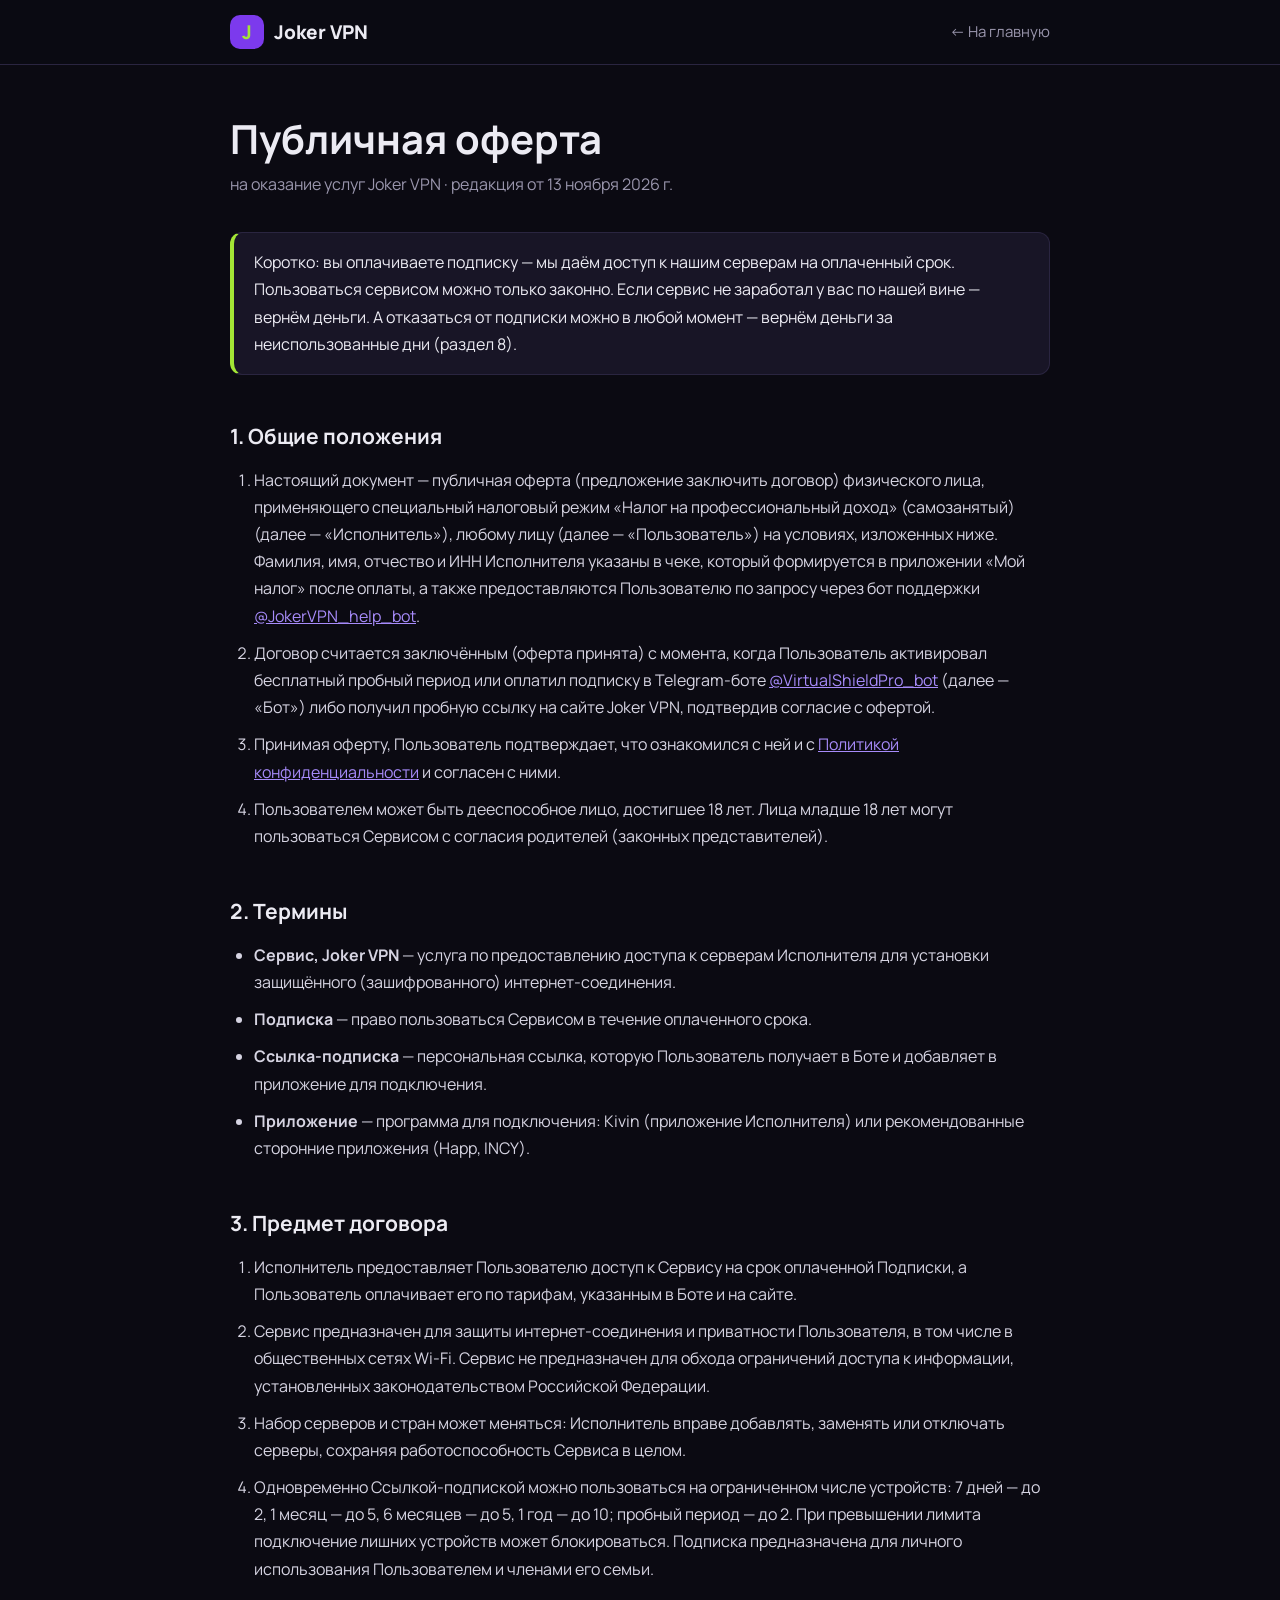
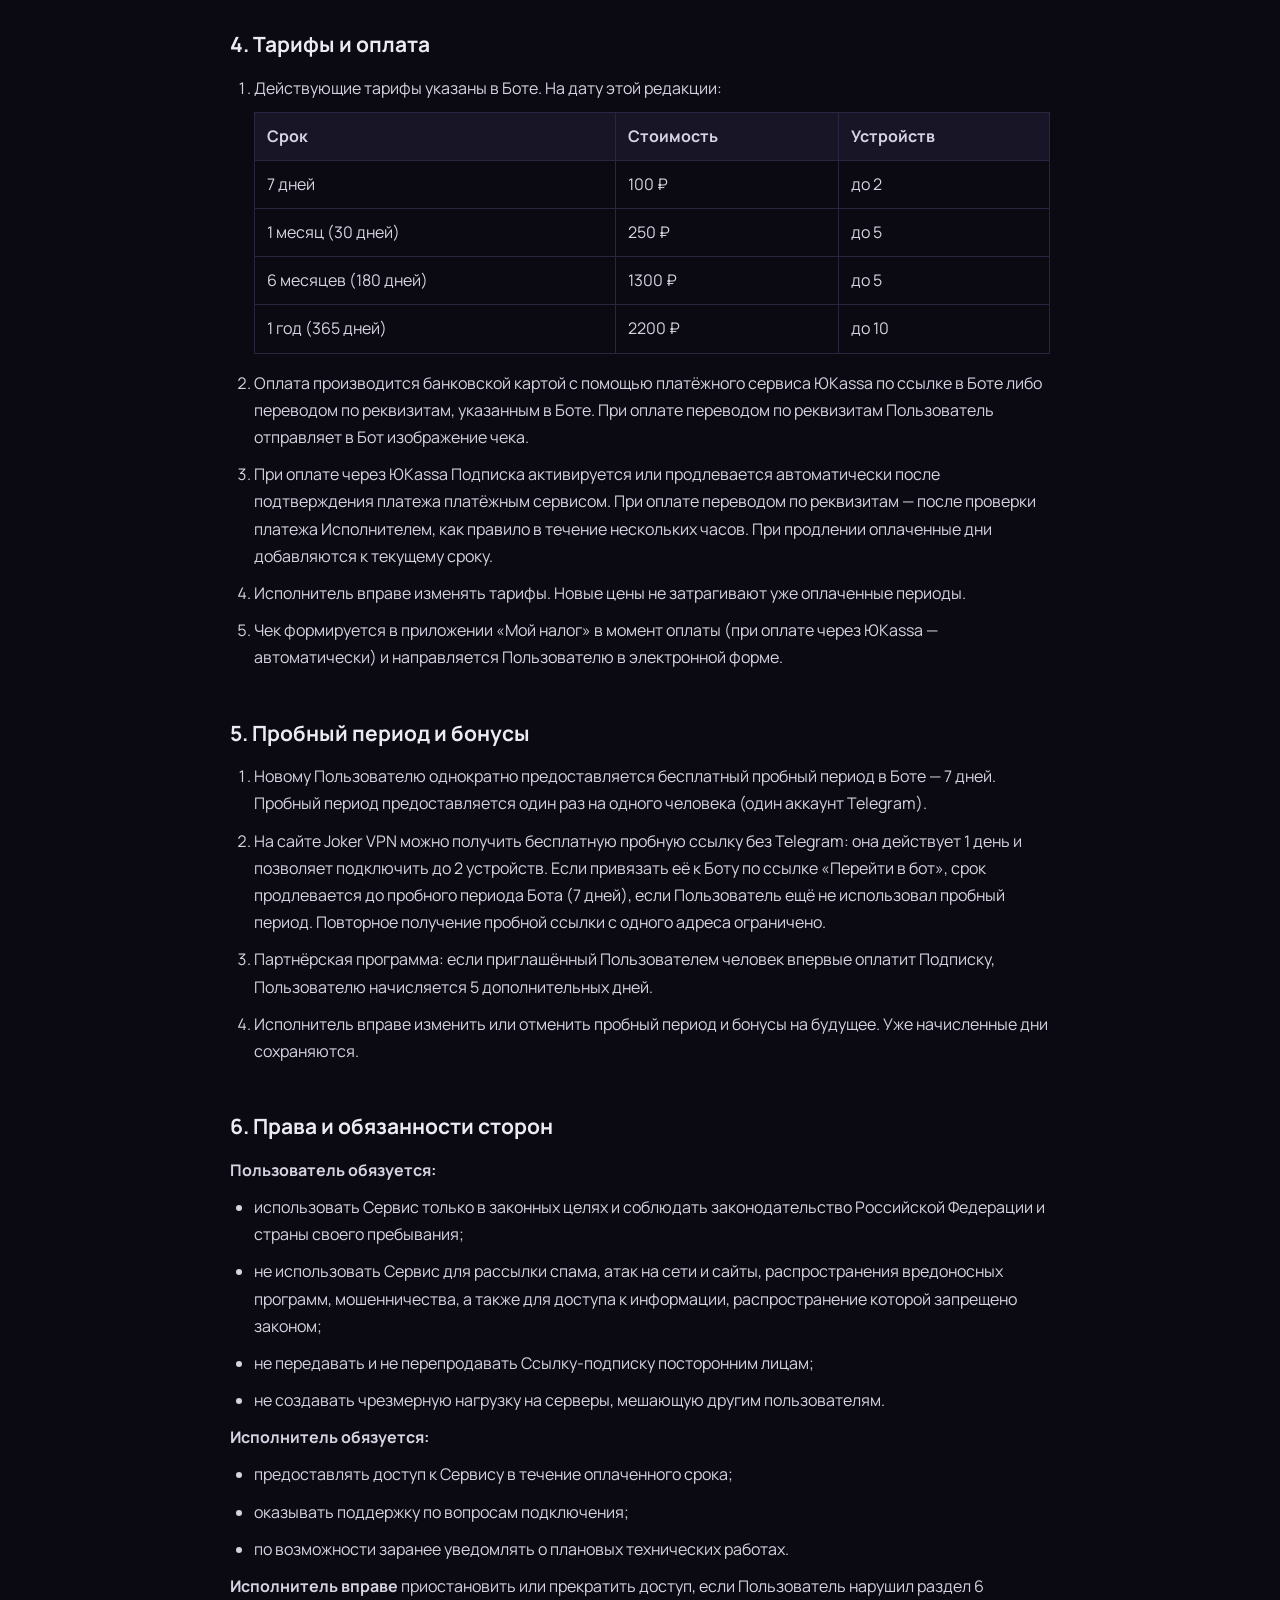
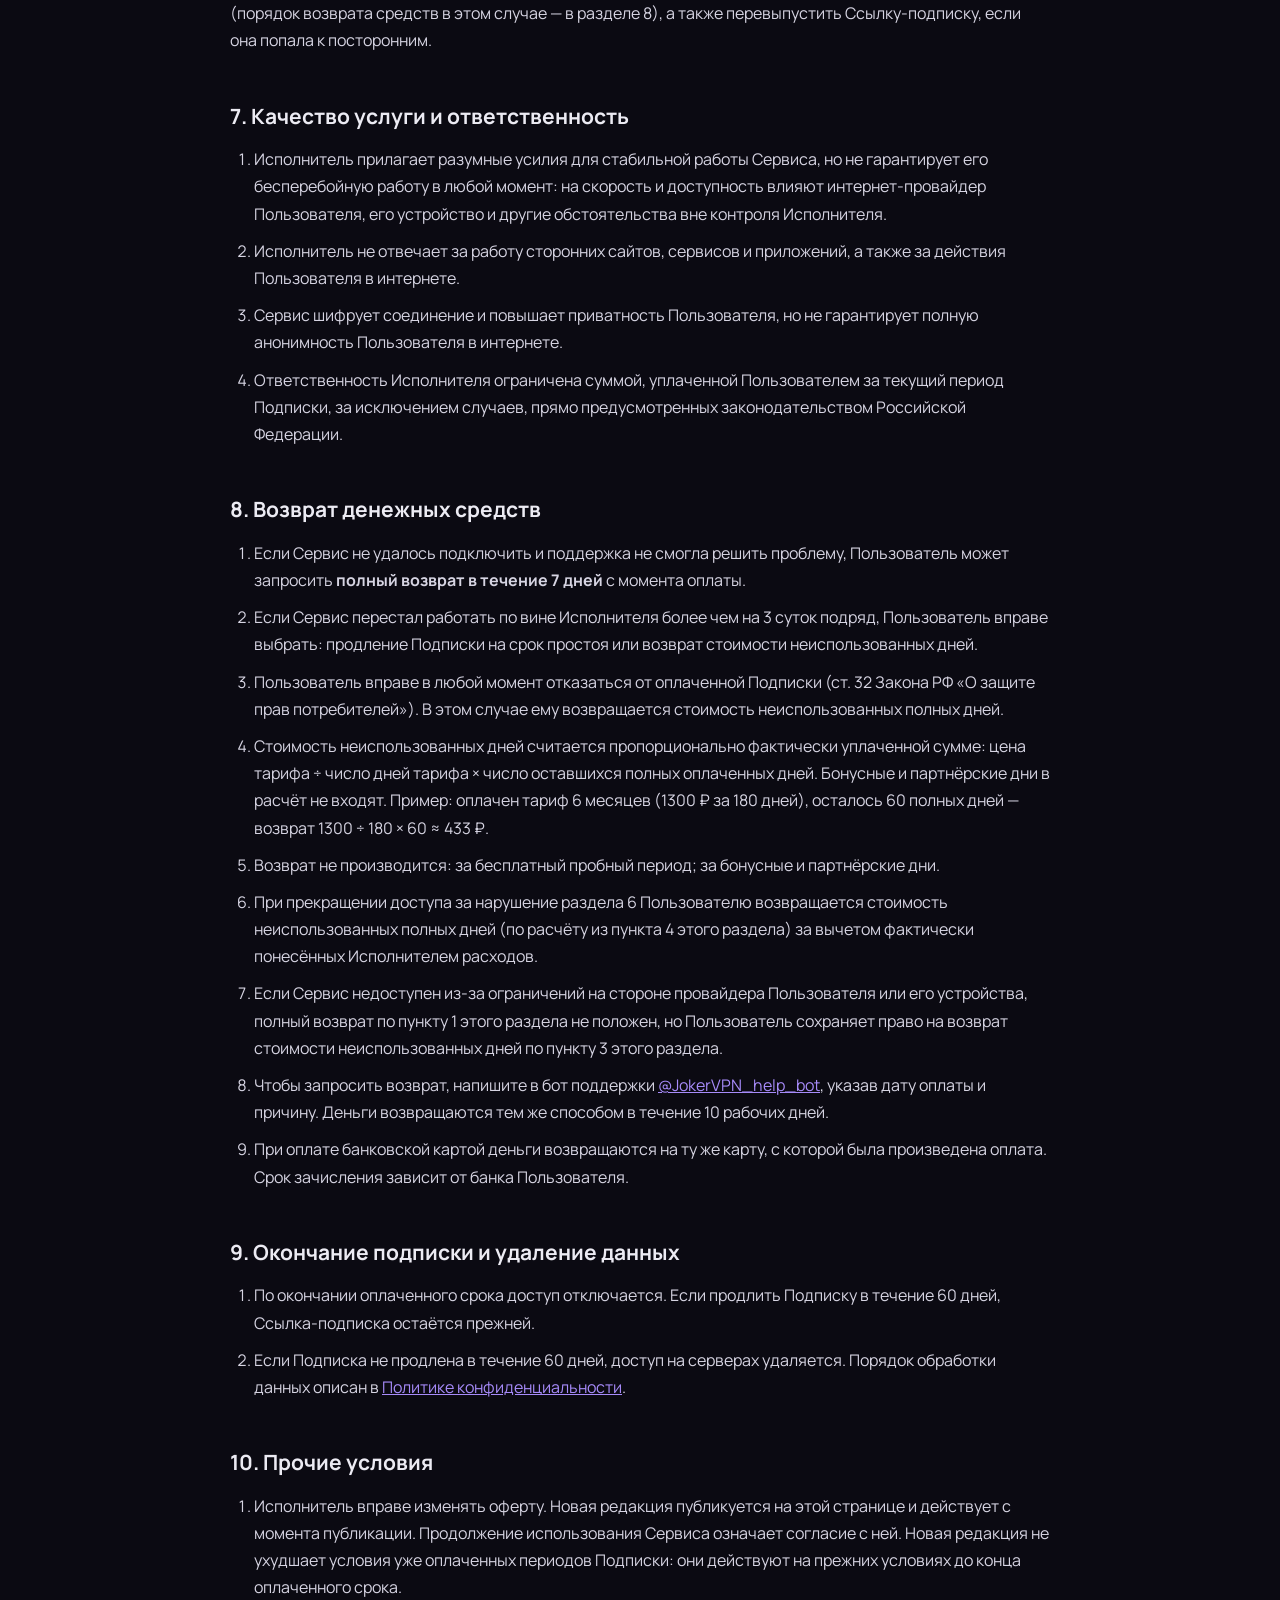
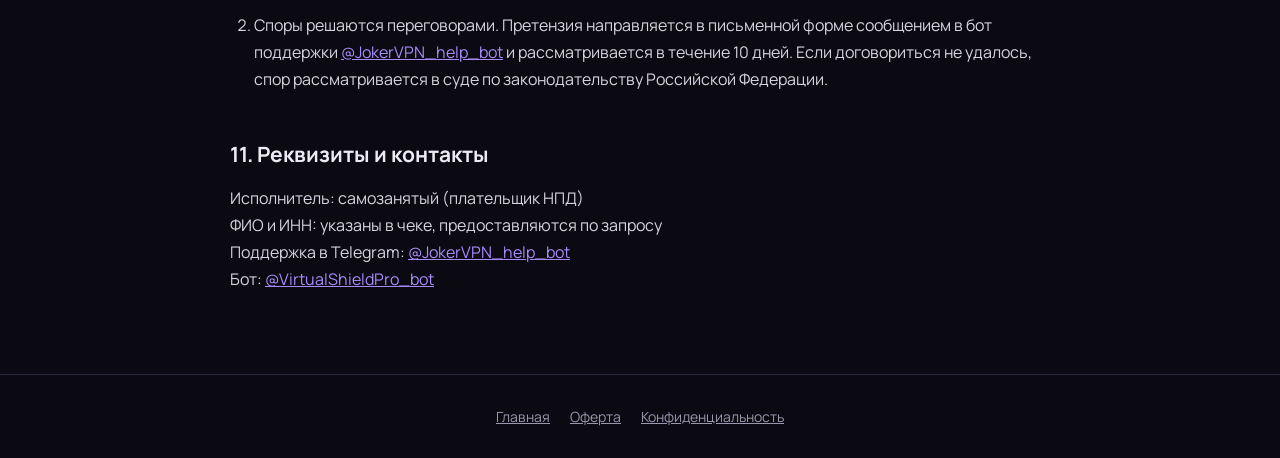
==== offer.html @ 17625bc7 "Сайт Joker VPN: главная, оферта, политика конфиденциальности" ====
<!doctype html>
<html lang="ru">
<head>
<meta charset="utf-8">
<meta name="viewport" content="width=device-width, initial-scale=1">
<title>Публичная оферта — Joker VPN</title>
<meta name="description" content="Публичная оферта и правила возврата Joker VPN.">
<link rel="icon" href="data:image/svg+xml,%3Csvg xmlns='http://www.w3.org/2000/svg' viewBox='0 0 64 64'%3E%3Crect width='64' height='64' rx='14' fill='%237c3aed'/%3E%3Ctext x='32' y='45' font-size='36' text-anchor='middle' fill='%23a3e635' font-family='Arial' font-weight='bold'%3EJ%3C/text%3E%3C/svg%3E">
<link href="https://fonts.googleapis.com/css2?family=Manrope:wght@400;700;800&display=swap" rel="stylesheet">
<style>
/* Общий стиль страниц с документами (оферта, политика) */
:root{--bg:#0b0a12;--card:#181526;--line:#2a2540;--text:#ecebf3;--muted:#9a96ad;--violet:#7c3aed;--violet2:#a78bfa;--lime:#a3e635}
*{box-sizing:border-box;margin:0;padding:0}
body{font-family:Manrope,system-ui,-apple-system,Segoe UI,Roboto,sans-serif;background:var(--bg);color:var(--text);line-height:1.7}
a{color:var(--violet2)}
header{border-bottom:1px solid var(--line);background:rgba(11,10,18,.9)}
.nav{max-width:860px;margin:0 auto;padding:0 20px;height:64px;display:flex;align-items:center;justify-content:space-between}
.logo{display:flex;align-items:center;gap:10px;font-weight:800;font-size:19px;color:var(--text);text-decoration:none}
.logo-mark{width:34px;height:34px;border-radius:10px;background:var(--violet);display:grid;place-items:center;color:var(--lime)}
.back{color:var(--muted);text-decoration:none;font-size:15px}
.back:hover{color:var(--text)}
main{max-width:860px;margin:0 auto;padding:50px 20px 70px}
h1{font-size:clamp(28px,5vw,40px);line-height:1.2;margin-bottom:8px}
.date{color:var(--muted);margin-bottom:34px}
h2{font-size:21px;margin:38px 0 12px;padding-top:6px}
p,li{color:#d6d4e2;margin-bottom:10px}
ol,ul{padding-left:24px;margin-bottom:10px}
.note{background:var(--card);border:1px solid var(--line);border-left:4px solid var(--lime);border-radius:12px;padding:16px 20px;margin:20px 0}
.fill{background:rgba(250,204,21,.18);color:#fde68a;border-radius:4px;padding:0 4px}
table{width:100%;border-collapse:collapse;margin:10px 0 16px}
td,th{border:1px solid var(--line);padding:10px 12px;text-align:left;vertical-align:top}
th{background:var(--card)}
footer{border-top:1px solid var(--line);padding:30px 20px;text-align:center;color:var(--muted);font-size:14px}
footer a{color:var(--muted);margin:0 10px}
@media (max-width:480px){main{padding:36px 16px 60px}.nav{padding:0 16px}td,th{padding:8px}}
/* Оплата через ЮKassa: включить — добавить class="yookassa" к тегу body */ .pay-yk{display:none} body.yookassa .pay-yk{display:revert} body.yookassa .pay-manual{display:none}
</style>
</head>
<body class="yookassa">
<header><div class="nav"><a href="index.html" class="logo"><div class="logo-mark">J</div>Joker VPN</a><a href="index.html" class="back">← На главную</a></div></header>

<main>
<h1>Публичная оферта</h1>
<p class="date">на оказание услуг Joker VPN · редакция от 13 ноября 2026 г.</p>

<div class="note">Коротко: вы оплачиваете подписку — мы даём доступ к нашим серверам на оплаченный срок. Пользоваться сервисом можно только законно. Если сервис не заработал у вас по нашей вине — вернём деньги. А отказаться от подписки можно в любой момент — вернём деньги за неиспользованные дни (раздел 8).</div>

<h2>1. Общие положения</h2>
<ol>
  <li>Настоящий документ — публичная оферта (предложение заключить договор) физического лица, применяющего специальный налоговый режим «Налог на профессиональный доход» (самозанятый) (далее — «Исполнитель»), любому лицу (далее — «Пользователь») на условиях, изложенных ниже. Фамилия, имя, отчество и ИНН Исполнителя указаны в чеке, который формируется в приложении «Мой налог» после оплаты, а также предоставляются Пользователю по запросу через бот поддержки <a href="https://t.me/JokerVPN_help_bot">@JokerVPN_help_bot</a>.</li>
  <li>Договор считается заключённым (оферта принята) с момента, когда Пользователь активировал бесплатный пробный период или оплатил подписку в Telegram-боте <a href="https://t.me/VirtualShieldPro_bot">@VirtualShieldPro_bot</a> (далее — «Бот») либо получил пробную ссылку на сайте Joker VPN, подтвердив согласие с офертой.</li>
  <li>Принимая оферту, Пользователь подтверждает, что ознакомился с ней и с <a href="privacy.html">Политикой конфиденциальности</a> и согласен с ними.</li>
  <li>Пользователем может быть дееспособное лицо, достигшее 18 лет. Лица младше 18 лет могут пользоваться Сервисом с согласия родителей (законных представителей).</li>
</ol>

<h2>2. Термины</h2>
<ul>
  <li><b>Сервис, Joker VPN</b> — услуга по предоставлению доступа к серверам Исполнителя для установки защищённого (зашифрованного) интернет-соединения.</li>
  <li><b>Подписка</b> — право пользоваться Сервисом в течение оплаченного срока.</li>
  <li><b>Ссылка-подписка</b> — персональная ссылка, которую Пользователь получает в Боте и добавляет в приложение для подключения.</li>
  <li><b>Приложение</b> — программа для подключения: Kivin (приложение Исполнителя) или рекомендованные сторонние приложения (Happ, INCY).</li>
</ul>

<h2>3. Предмет договора</h2>
<ol>
  <li>Исполнитель предоставляет Пользователю доступ к Сервису на срок оплаченной Подписки, а Пользователь оплачивает его по тарифам, указанным в Боте и на сайте.</li>
  <li>Сервис предназначен для защиты интернет-соединения и приватности Пользователя, в том числе в общественных сетях Wi-Fi. Сервис не предназначен для обхода ограничений доступа к информации, установленных законодательством Российской Федерации.</li>
  <li>Набор серверов и стран может меняться: Исполнитель вправе добавлять, заменять или отключать серверы, сохраняя работоспособность Сервиса в целом.</li>
  <li>Одновременно Ссылкой-подпиской можно пользоваться на ограниченном числе устройств: 7 дней — до 2, 1 месяц — до 5, 6 месяцев — до 5, 1 год — до 10; пробный период — до <span class="trial-devices">2</span>. При превышении лимита подключение лишних устройств может блокироваться. Подписка предназначена для личного использования Пользователем и членами его семьи.</li>
</ol>

<h2>4. Тарифы и оплата</h2>
<ol>
  <li>Действующие тарифы указаны в Боте. На дату этой редакции:
    <table>
      <tr><th>Срок</th><th>Стоимость</th><th>Устройств</th></tr>
      <tr><td>7 дней</td><td>100 ₽</td><td>до 2</td></tr>
      <tr><td>1 месяц (30 дней)</td><td>250 ₽</td><td>до 5</td></tr>
      <tr><td>6 месяцев (180 дней)</td><td>1300 ₽</td><td>до 5</td></tr>
      <tr><td>1 год (365 дней)</td><td>2200 ₽</td><td>до 10</td></tr>
    </table>
  </li>
  <li class="pay-manual">Оплата производится переводом по реквизитам, указанным в Боте. После оплаты Пользователь отправляет в Бот изображение чека.</li>
  <li class="pay-yk">Оплата производится банковской картой с помощью платёжного сервиса ЮKassa по ссылке в Боте либо переводом по реквизитам, указанным в Боте. При оплате переводом по реквизитам Пользователь отправляет в Бот изображение чека.</li>
  <li class="pay-manual">Подписка активируется или продлевается после проверки платежа Исполнителем, как правило — в течение нескольких часов. При продлении оплаченные дни добавляются к текущему сроку.</li>
  <li class="pay-yk">При оплате через ЮKassa Подписка активируется или продлевается автоматически после подтверждения платежа платёжным сервисом. При оплате переводом по реквизитам — после проверки платежа Исполнителем, как правило в течение нескольких часов. При продлении оплаченные дни добавляются к текущему сроку.</li>
  <li>Исполнитель вправе изменять тарифы. Новые цены не затрагивают уже оплаченные периоды.</li>
  <li class="pay-manual">После оплаты Исполнитель формирует чек в приложении «Мой налог» и направляет его Пользователю.</li>
  <li class="pay-yk">Чек формируется в приложении «Мой налог» в момент оплаты (при оплате через ЮKassa — автоматически) и направляется Пользователю в электронной форме.</li>
</ol>

<h2>5. Пробный период и бонусы</h2>
<ol>
  <li>Новому Пользователю однократно предоставляется бесплатный пробный период в Боте — 7 дней. Пробный период предоставляется один раз на одного человека (один аккаунт Telegram).</li>
  <li>На сайте Joker VPN можно получить бесплатную пробную ссылку без Telegram: она действует 1 день и позволяет подключить до 2 устройств. Если привязать её к Боту по ссылке «Перейти в бот», срок продлевается до пробного периода Бота (7 дней), если Пользователь ещё не использовал пробный период. Повторное получение пробной ссылки с одного адреса ограничено.</li>
  <li>Партнёрская программа: если приглашённый Пользователем человек впервые оплатит Подписку, Пользователю начисляется 5 дополнительных дней.</li>
  <li>Исполнитель вправе изменить или отменить пробный период и бонусы на будущее. Уже начисленные дни сохраняются.</li>
</ol>

<h2>6. Права и обязанности сторон</h2>
<p><b>Пользователь обязуется:</b></p>
<ul>
  <li>использовать Сервис только в законных целях и соблюдать законодательство Российской Федерации и страны своего пребывания;</li>
  <li>не использовать Сервис для рассылки спама, атак на сети и сайты, распространения вредоносных программ, мошенничества, а также для доступа к информации, распространение которой запрещено законом;</li>
  <li>не передавать и не перепродавать Ссылку-подписку посторонним лицам;</li>
  <li>не создавать чрезмерную нагрузку на серверы, мешающую другим пользователям.</li>
</ul>
<p><b>Исполнитель обязуется:</b></p>
<ul>
  <li>предоставлять доступ к Сервису в течение оплаченного срока;</li>
  <li>оказывать поддержку по вопросам подключения;</li>
  <li>по возможности заранее уведомлять о плановых технических работах.</li>
</ul>
<p><b>Исполнитель вправе</b> приостановить или прекратить доступ, если Пользователь нарушил раздел 6 (порядок возврата средств в этом случае — в разделе 8), а также перевыпустить Ссылку-подписку, если она попала к посторонним.</p>

<h2>7. Качество услуги и ответственность</h2>
<ol>
  <li>Исполнитель прилагает разумные усилия для стабильной работы Сервиса, но не гарантирует его бесперебойную работу в любой момент: на скорость и доступность влияют интернет-провайдер Пользователя, его устройство и другие обстоятельства вне контроля Исполнителя.</li>
  <li>Исполнитель не отвечает за работу сторонних сайтов, сервисов и приложений, а также за действия Пользователя в интернете.</li>
  <li>Сервис шифрует соединение и повышает приватность Пользователя, но не гарантирует полную анонимность Пользователя в интернете.</li>
  <li>Ответственность Исполнителя ограничена суммой, уплаченной Пользователем за текущий период Подписки, за исключением случаев, прямо предусмотренных законодательством Российской Федерации.</li>
</ol>

<h2 id="refund">8. Возврат денежных средств</h2>
<ol>
  <li>Если Сервис не удалось подключить и поддержка не смогла решить проблему, Пользователь может запросить <b>полный возврат в течение 7 дней</b> с момента оплаты.</li>
  <li>Если Сервис перестал работать по вине Исполнителя более чем на 3 суток подряд, Пользователь вправе выбрать: продление Подписки на срок простоя или возврат стоимости неиспользованных дней.</li>
  <li>Пользователь вправе в любой момент отказаться от оплаченной Подписки (ст. 32 Закона РФ «О защите прав потребителей»). В этом случае ему возвращается стоимость неиспользованных полных дней.</li>
  <li>Стоимость неиспользованных дней считается пропорционально фактически уплаченной сумме: цена тарифа ÷ число дней тарифа × число оставшихся полных оплаченных дней. Бонусные и партнёрские дни в расчёт не входят. Пример: оплачен тариф 6 месяцев (1300 ₽ за 180 дней), осталось 60 полных дней — возврат 1300 ÷ 180 × 60 ≈ 433 ₽.</li>
  <li>Возврат не производится: за бесплатный пробный период; за бонусные и партнёрские дни.</li>
  <li>При прекращении доступа за нарушение раздела 6 Пользователю возвращается стоимость неиспользованных полных дней (по расчёту из пункта 4 этого раздела) за вычетом фактически понесённых Исполнителем расходов.</li>
  <li>Если Сервис недоступен из-за ограничений на стороне провайдера Пользователя или его устройства, полный возврат по пункту 1 этого раздела не положен, но Пользователь сохраняет право на возврат стоимости неиспользованных дней по пункту 3 этого раздела.</li>
  <li>Чтобы запросить возврат, напишите в бот поддержки <a href="https://t.me/JokerVPN_help_bot">@JokerVPN_help_bot</a>, указав дату оплаты и причину. Деньги возвращаются тем же способом в течение 10 рабочих дней.</li>
  <li class="pay-yk">При оплате банковской картой деньги возвращаются на ту же карту, с которой была произведена оплата. Срок зачисления зависит от банка Пользователя.</li>
</ol>

<h2>9. Окончание подписки и удаление данных</h2>
<ol>
  <li>По окончании оплаченного срока доступ отключается. Если продлить Подписку в течение 60 дней, Ссылка-подписка остаётся прежней.</li>
  <li>Если Подписка не продлена в течение 60 дней, доступ на серверах удаляется. Порядок обработки данных описан в <a href="privacy.html">Политике конфиденциальности</a>.</li>
</ol>

<h2>10. Прочие условия</h2>
<ol>
  <li>Исполнитель вправе изменять оферту. Новая редакция публикуется на этой странице и действует с момента публикации. Продолжение использования Сервиса означает согласие с ней. Новая редакция не ухудшает условия уже оплаченных периодов Подписки: они действуют на прежних условиях до конца оплаченного срока.</li>
  <li>Споры решаются переговорами. Претензия направляется в письменной форме сообщением в бот поддержки <a href="https://t.me/JokerVPN_help_bot">@JokerVPN_help_bot</a> и рассматривается в течение 10 дней. Если договориться не удалось, спор рассматривается в суде по законодательству Российской Федерации.</li>
</ol>

<h2>11. Реквизиты и контакты</h2>
<p>Исполнитель: самозанятый (плательщик НПД)<br>
ФИО и ИНН: указаны в чеке, предоставляются по запросу<br>
Поддержка в Telegram: <a href="https://t.me/JokerVPN_help_bot">@JokerVPN_help_bot</a><br>
Бот: <a href="https://t.me/VirtualShieldPro_bot">@VirtualShieldPro_bot</a></p>
</main>

<footer><a href="index.html">Главная</a><a href="offer.html">Оферта</a><a href="privacy.html">Конфиденциальность</a></footer>
</body>
</html>
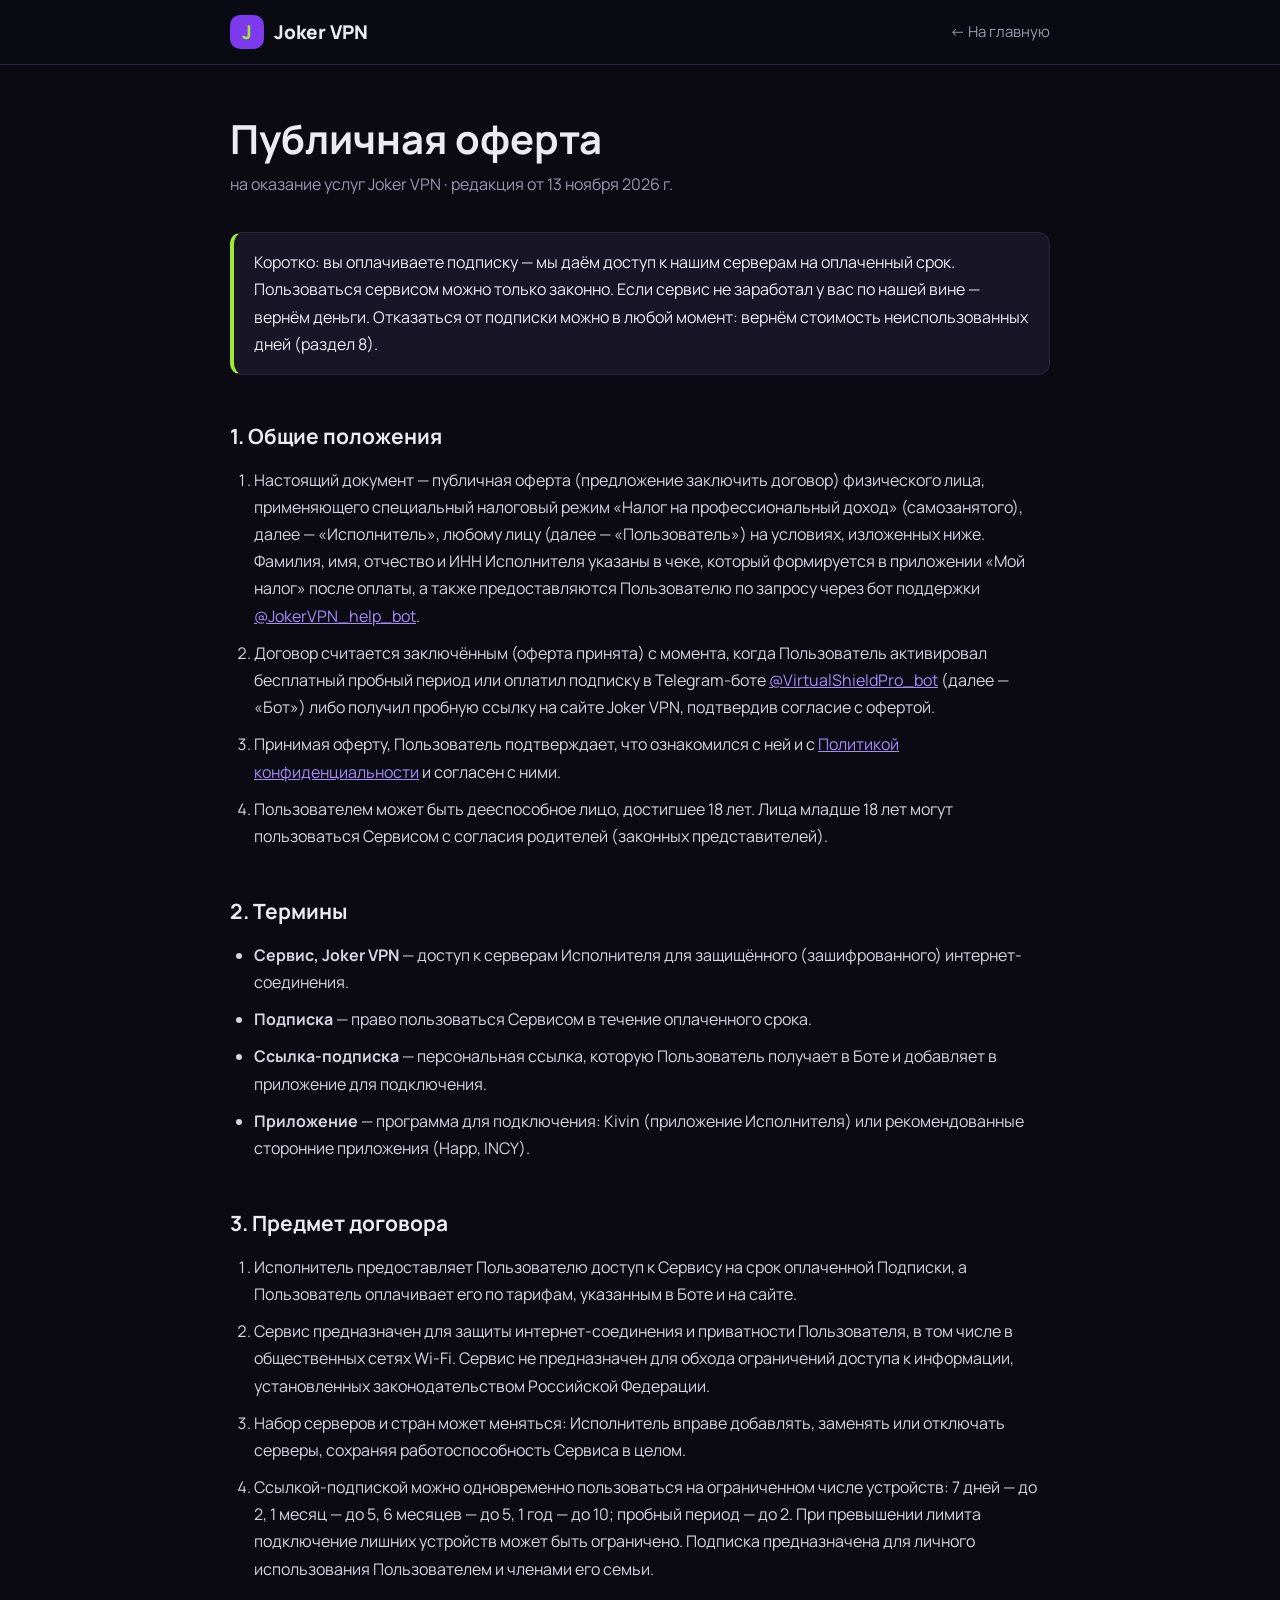
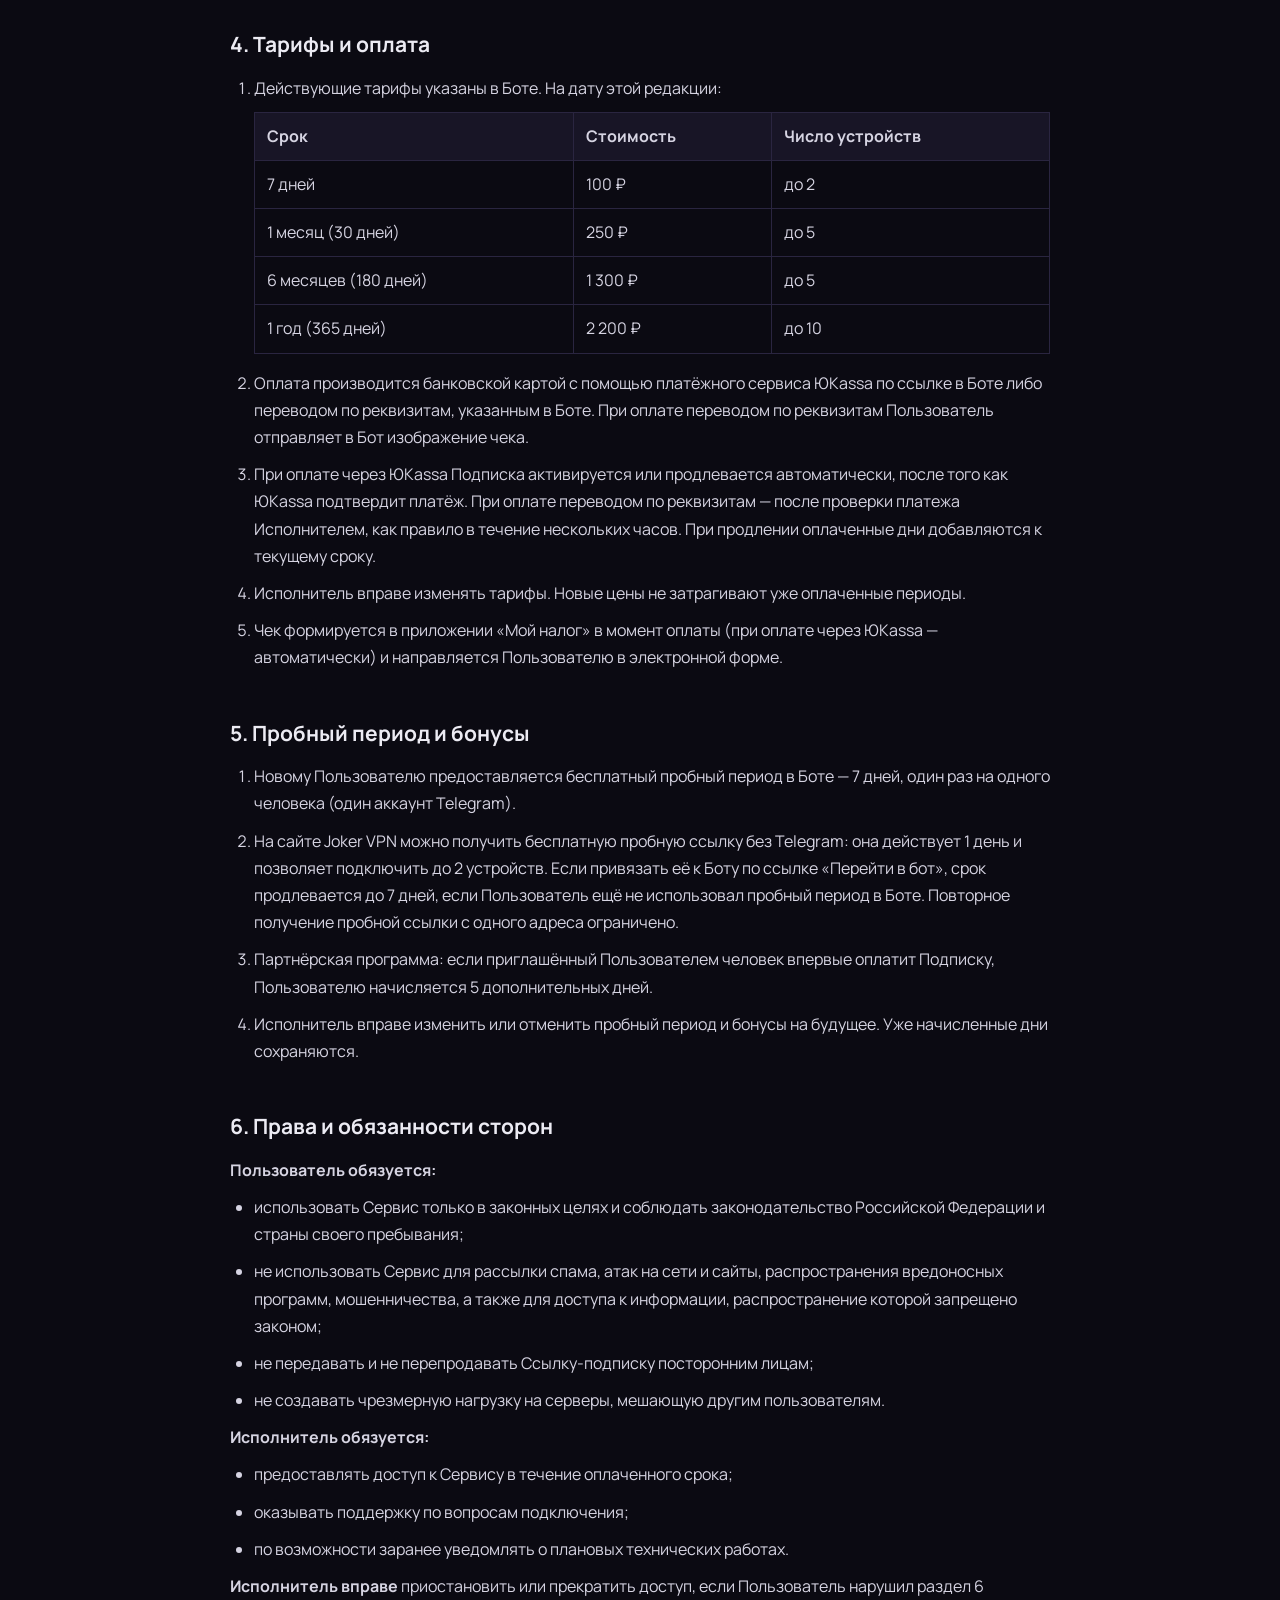
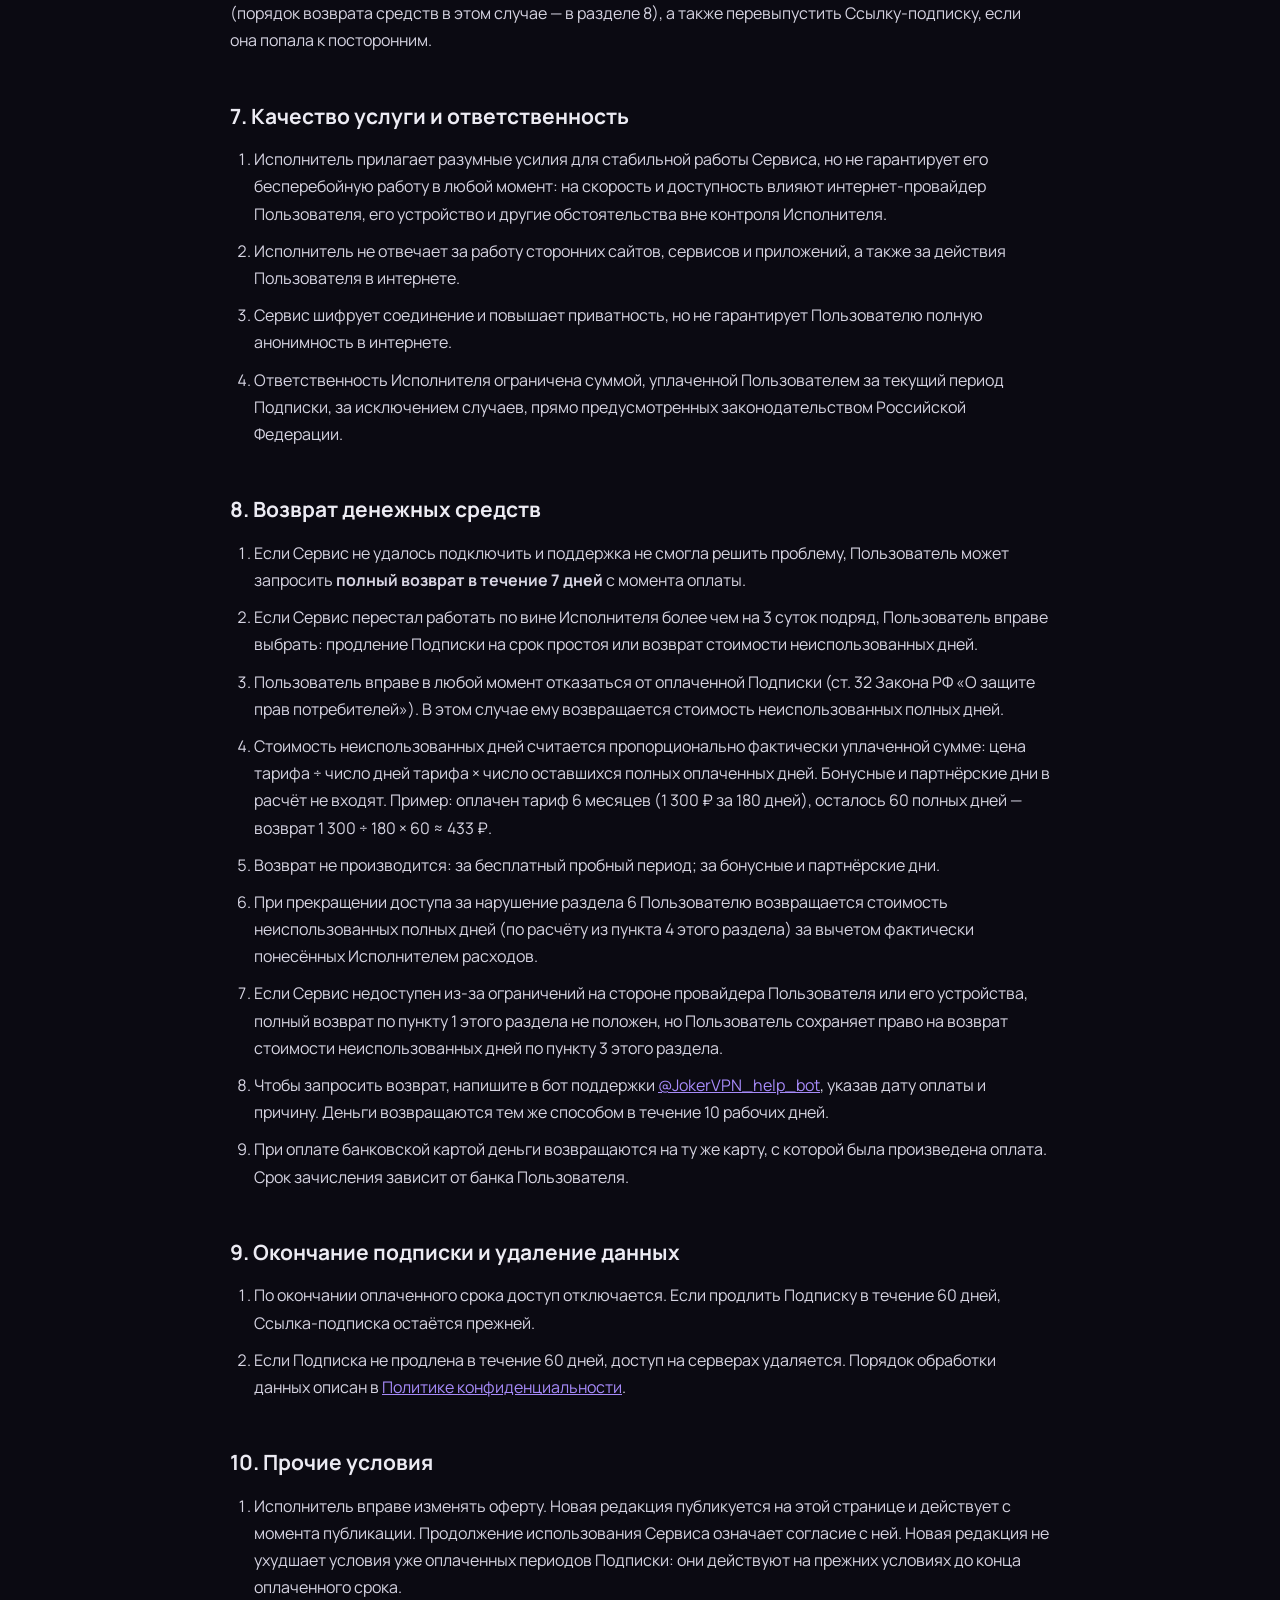
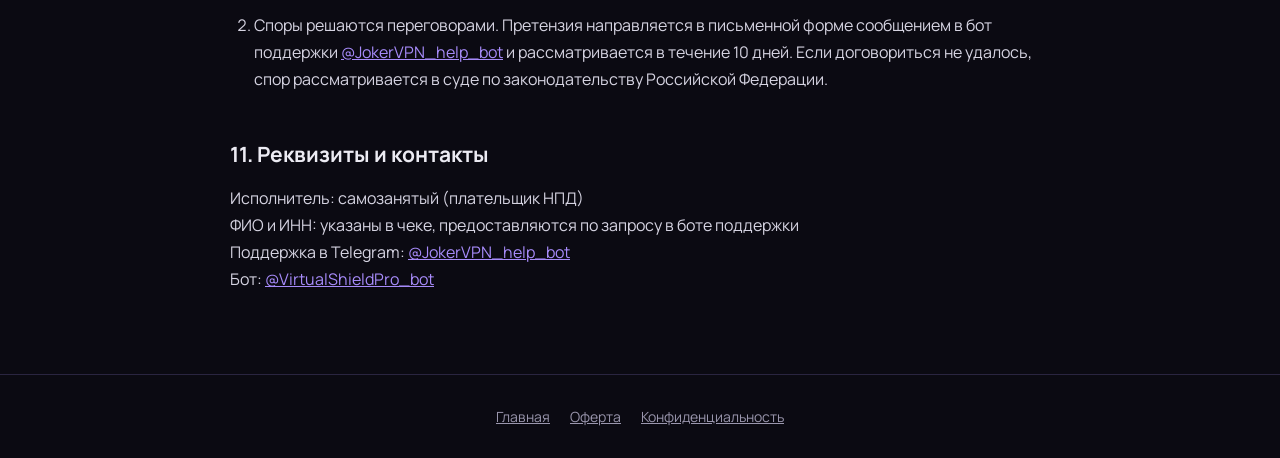
==== commit 5dd87e08: "Тексты сайта по редактуре: единые термины, страны, типографика" ====
--- a/offer.html
+++ b/offer.html
@@ -43,11 +43,11 @@
 <h1>Публичная оферта</h1>
 <p class="date">на оказание услуг Joker VPN · редакция от 13 ноября 2026 г.</p>
 
-<div class="note">Коротко: вы оплачиваете подписку — мы даём доступ к нашим серверам на оплаченный срок. Пользоваться сервисом можно только законно. Если сервис не заработал у вас по нашей вине — вернём деньги. А отказаться от подписки можно в любой момент — вернём деньги за неиспользованные дни (раздел 8).</div>
+<div class="note">Коротко: вы оплачиваете подписку — мы даём доступ к нашим серверам на оплаченный срок. Пользоваться сервисом можно только законно. Если сервис не заработал у вас по нашей вине — вернём деньги. Отказаться от подписки можно в любой момент: вернём стоимость неиспользованных дней (раздел 8).</div>
 
 <h2>1. Общие положения</h2>
 <ol>
-  <li>Настоящий документ — публичная оферта (предложение заключить договор) физического лица, применяющего специальный налоговый режим «Налог на профессиональный доход» (самозанятый) (далее — «Исполнитель»), любому лицу (далее — «Пользователь») на условиях, изложенных ниже. Фамилия, имя, отчество и ИНН Исполнителя указаны в чеке, который формируется в приложении «Мой налог» после оплаты, а также предоставляются Пользователю по запросу через бот поддержки <a href="https://t.me/JokerVPN_help_bot">@JokerVPN_help_bot</a>.</li>
+  <li>Настоящий документ — публичная оферта (предложение заключить договор) физического лица, применяющего специальный налоговый режим «Налог на профессиональный доход» (самозанятого), далее — «Исполнитель», любому лицу (далее — «Пользователь») на условиях, изложенных ниже. Фамилия, имя, отчество и ИНН Исполнителя указаны в чеке, который формируется в приложении «Мой налог» после оплаты, а также предоставляются Пользователю по запросу через бот поддержки <a href="https://t.me/JokerVPN_help_bot">@JokerVPN_help_bot</a>.</li>
   <li>Договор считается заключённым (оферта принята) с момента, когда Пользователь активировал бесплатный пробный период или оплатил подписку в Telegram-боте <a href="https://t.me/VirtualShieldPro_bot">@VirtualShieldPro_bot</a> (далее — «Бот») либо получил пробную ссылку на сайте Joker VPN, подтвердив согласие с офертой.</li>
   <li>Принимая оферту, Пользователь подтверждает, что ознакомился с ней и с <a href="privacy.html">Политикой конфиденциальности</a> и согласен с ними.</li>
   <li>Пользователем может быть дееспособное лицо, достигшее 18 лет. Лица младше 18 лет могут пользоваться Сервисом с согласия родителей (законных представителей).</li>
@@ -55,7 +55,7 @@
 
 <h2>2. Термины</h2>
 <ul>
-  <li><b>Сервис, Joker VPN</b> — услуга по предоставлению доступа к серверам Исполнителя для установки защищённого (зашифрованного) интернет-соединения.</li>
+  <li><b>Сервис, Joker VPN</b> — доступ к серверам Исполнителя для защищённого (зашифрованного) интернет-соединения.</li>
   <li><b>Подписка</b> — право пользоваться Сервисом в течение оплаченного срока.</li>
   <li><b>Ссылка-подписка</b> — персональная ссылка, которую Пользователь получает в Боте и добавляет в приложение для подключения.</li>
   <li><b>Приложение</b> — программа для подключения: Kivin (приложение Исполнителя) или рекомендованные сторонние приложения (Happ, INCY).</li>
@@ -66,24 +66,24 @@
   <li>Исполнитель предоставляет Пользователю доступ к Сервису на срок оплаченной Подписки, а Пользователь оплачивает его по тарифам, указанным в Боте и на сайте.</li>
   <li>Сервис предназначен для защиты интернет-соединения и приватности Пользователя, в том числе в общественных сетях Wi-Fi. Сервис не предназначен для обхода ограничений доступа к информации, установленных законодательством Российской Федерации.</li>
   <li>Набор серверов и стран может меняться: Исполнитель вправе добавлять, заменять или отключать серверы, сохраняя работоспособность Сервиса в целом.</li>
-  <li>Одновременно Ссылкой-подпиской можно пользоваться на ограниченном числе устройств: 7 дней — до 2, 1 месяц — до 5, 6 месяцев — до 5, 1 год — до 10; пробный период — до <span class="trial-devices">2</span>. При превышении лимита подключение лишних устройств может блокироваться. Подписка предназначена для личного использования Пользователем и членами его семьи.</li>
+  <li>Ссылкой-подпиской можно одновременно пользоваться на ограниченном числе устройств: 7 дней — до 2, 1 месяц — до 5, 6 месяцев — до 5, 1 год — до 10; пробный период — до <span class="trial-devices">2</span>. При превышении лимита подключение лишних устройств может быть ограничено. Подписка предназначена для личного использования Пользователем и членами его семьи.</li>
 </ol>
 
 <h2>4. Тарифы и оплата</h2>
 <ol>
   <li>Действующие тарифы указаны в Боте. На дату этой редакции:
     <table>
-      <tr><th>Срок</th><th>Стоимость</th><th>Устройств</th></tr>
-      <tr><td>7 дней</td><td>100 ₽</td><td>до 2</td></tr>
-      <tr><td>1 месяц (30 дней)</td><td>250 ₽</td><td>до 5</td></tr>
-      <tr><td>6 месяцев (180 дней)</td><td>1300 ₽</td><td>до 5</td></tr>
-      <tr><td>1 год (365 дней)</td><td>2200 ₽</td><td>до 10</td></tr>
+      <tr><th>Срок</th><th>Стоимость</th><th>Число устройств</th></tr>
+      <tr><td>7 дней</td><td>100&nbsp;₽</td><td>до 2</td></tr>
+      <tr><td>1 месяц (30 дней)</td><td>250&nbsp;₽</td><td>до 5</td></tr>
+      <tr><td>6 месяцев (180 дней)</td><td>1&nbsp;300&nbsp;₽</td><td>до 5</td></tr>
+      <tr><td>1 год (365 дней)</td><td>2&nbsp;200&nbsp;₽</td><td>до 10</td></tr>
     </table>
   </li>
   <li class="pay-manual">Оплата производится переводом по реквизитам, указанным в Боте. После оплаты Пользователь отправляет в Бот изображение чека.</li>
   <li class="pay-yk">Оплата производится банковской картой с помощью платёжного сервиса ЮKassa по ссылке в Боте либо переводом по реквизитам, указанным в Боте. При оплате переводом по реквизитам Пользователь отправляет в Бот изображение чека.</li>
   <li class="pay-manual">Подписка активируется или продлевается после проверки платежа Исполнителем, как правило — в течение нескольких часов. При продлении оплаченные дни добавляются к текущему сроку.</li>
-  <li class="pay-yk">При оплате через ЮKassa Подписка активируется или продлевается автоматически после подтверждения платежа платёжным сервисом. При оплате переводом по реквизитам — после проверки платежа Исполнителем, как правило в течение нескольких часов. При продлении оплаченные дни добавляются к текущему сроку.</li>
+  <li class="pay-yk">При оплате через ЮKassa Подписка активируется или продлевается автоматически, после того как ЮKassa подтвердит платёж. При оплате переводом по реквизитам — после проверки платежа Исполнителем, как правило в течение нескольких часов. При продлении оплаченные дни добавляются к текущему сроку.</li>
   <li>Исполнитель вправе изменять тарифы. Новые цены не затрагивают уже оплаченные периоды.</li>
   <li class="pay-manual">После оплаты Исполнитель формирует чек в приложении «Мой налог» и направляет его Пользователю.</li>
   <li class="pay-yk">Чек формируется в приложении «Мой налог» в момент оплаты (при оплате через ЮKassa — автоматически) и направляется Пользователю в электронной форме.</li>
@@ -91,8 +91,8 @@
 
 <h2>5. Пробный период и бонусы</h2>
 <ol>
-  <li>Новому Пользователю однократно предоставляется бесплатный пробный период в Боте — 7 дней. Пробный период предоставляется один раз на одного человека (один аккаунт Telegram).</li>
-  <li>На сайте Joker VPN можно получить бесплатную пробную ссылку без Telegram: она действует 1 день и позволяет подключить до 2 устройств. Если привязать её к Боту по ссылке «Перейти в бот», срок продлевается до пробного периода Бота (7 дней), если Пользователь ещё не использовал пробный период. Повторное получение пробной ссылки с одного адреса ограничено.</li>
+  <li>Новому Пользователю предоставляется бесплатный пробный период в Боте — 7 дней, один раз на одного человека (один аккаунт Telegram).</li>
+  <li>На сайте Joker VPN можно получить бесплатную пробную ссылку без Telegram: она действует 1 день и позволяет подключить до 2 устройств. Если привязать её к Боту по ссылке «Перейти в бот», срок продлевается до 7 дней, если Пользователь ещё не использовал пробный период в Боте. Повторное получение пробной ссылки с одного адреса ограничено.</li>
   <li>Партнёрская программа: если приглашённый Пользователем человек впервые оплатит Подписку, Пользователю начисляется 5 дополнительных дней.</li>
   <li>Исполнитель вправе изменить или отменить пробный период и бонусы на будущее. Уже начисленные дни сохраняются.</li>
 </ol>
@@ -117,7 +117,7 @@
 <ol>
   <li>Исполнитель прилагает разумные усилия для стабильной работы Сервиса, но не гарантирует его бесперебойную работу в любой момент: на скорость и доступность влияют интернет-провайдер Пользователя, его устройство и другие обстоятельства вне контроля Исполнителя.</li>
   <li>Исполнитель не отвечает за работу сторонних сайтов, сервисов и приложений, а также за действия Пользователя в интернете.</li>
-  <li>Сервис шифрует соединение и повышает приватность Пользователя, но не гарантирует полную анонимность Пользователя в интернете.</li>
+  <li>Сервис шифрует соединение и повышает приватность, но не гарантирует Пользователю полную анонимность в интернете.</li>
   <li>Ответственность Исполнителя ограничена суммой, уплаченной Пользователем за текущий период Подписки, за исключением случаев, прямо предусмотренных законодательством Российской Федерации.</li>
 </ol>
 
@@ -126,7 +126,7 @@
   <li>Если Сервис не удалось подключить и поддержка не смогла решить проблему, Пользователь может запросить <b>полный возврат в течение 7 дней</b> с момента оплаты.</li>
   <li>Если Сервис перестал работать по вине Исполнителя более чем на 3 суток подряд, Пользователь вправе выбрать: продление Подписки на срок простоя или возврат стоимости неиспользованных дней.</li>
   <li>Пользователь вправе в любой момент отказаться от оплаченной Подписки (ст. 32 Закона РФ «О защите прав потребителей»). В этом случае ему возвращается стоимость неиспользованных полных дней.</li>
-  <li>Стоимость неиспользованных дней считается пропорционально фактически уплаченной сумме: цена тарифа ÷ число дней тарифа × число оставшихся полных оплаченных дней. Бонусные и партнёрские дни в расчёт не входят. Пример: оплачен тариф 6 месяцев (1300 ₽ за 180 дней), осталось 60 полных дней — возврат 1300 ÷ 180 × 60 ≈ 433 ₽.</li>
+  <li>Стоимость неиспользованных дней считается пропорционально фактически уплаченной сумме: цена тарифа ÷ число дней тарифа × число оставшихся полных оплаченных дней. Бонусные и партнёрские дни в расчёт не входят. Пример: оплачен тариф 6 месяцев (1&nbsp;300&nbsp;₽ за 180 дней), осталось 60 полных дней — возврат 1&nbsp;300 ÷ 180 × 60 ≈ 433&nbsp;₽.</li>
   <li>Возврат не производится: за бесплатный пробный период; за бонусные и партнёрские дни.</li>
   <li>При прекращении доступа за нарушение раздела 6 Пользователю возвращается стоимость неиспользованных полных дней (по расчёту из пункта 4 этого раздела) за вычетом фактически понесённых Исполнителем расходов.</li>
   <li>Если Сервис недоступен из-за ограничений на стороне провайдера Пользователя или его устройства, полный возврат по пункту 1 этого раздела не положен, но Пользователь сохраняет право на возврат стоимости неиспользованных дней по пункту 3 этого раздела.</li>
@@ -148,7 +148,7 @@
 
 <h2>11. Реквизиты и контакты</h2>
 <p>Исполнитель: самозанятый (плательщик НПД)<br>
-ФИО и ИНН: указаны в чеке, предоставляются по запросу<br>
+ФИО и ИНН: указаны в чеке, предоставляются по запросу в боте поддержки<br>
 Поддержка в Telegram: <a href="https://t.me/JokerVPN_help_bot">@JokerVPN_help_bot</a><br>
 Бот: <a href="https://t.me/VirtualShieldPro_bot">@VirtualShieldPro_bot</a></p>
 </main>
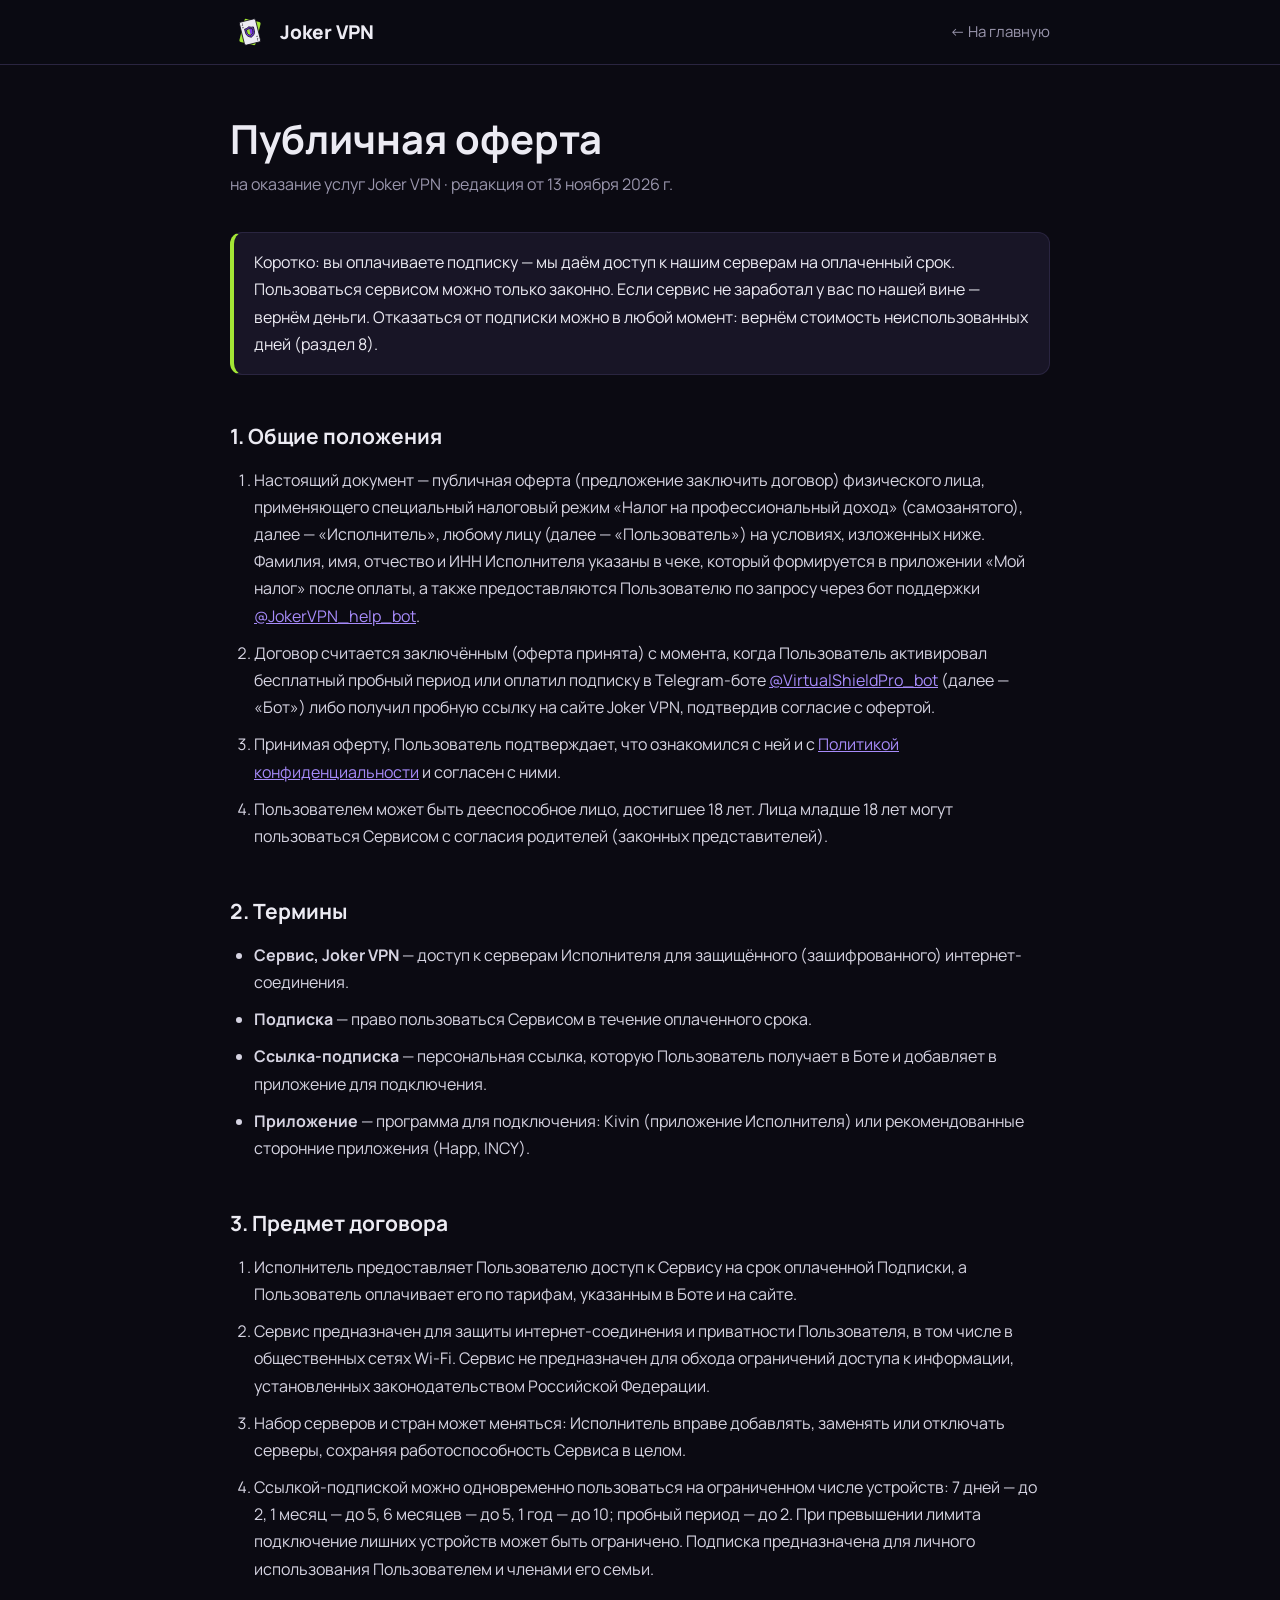
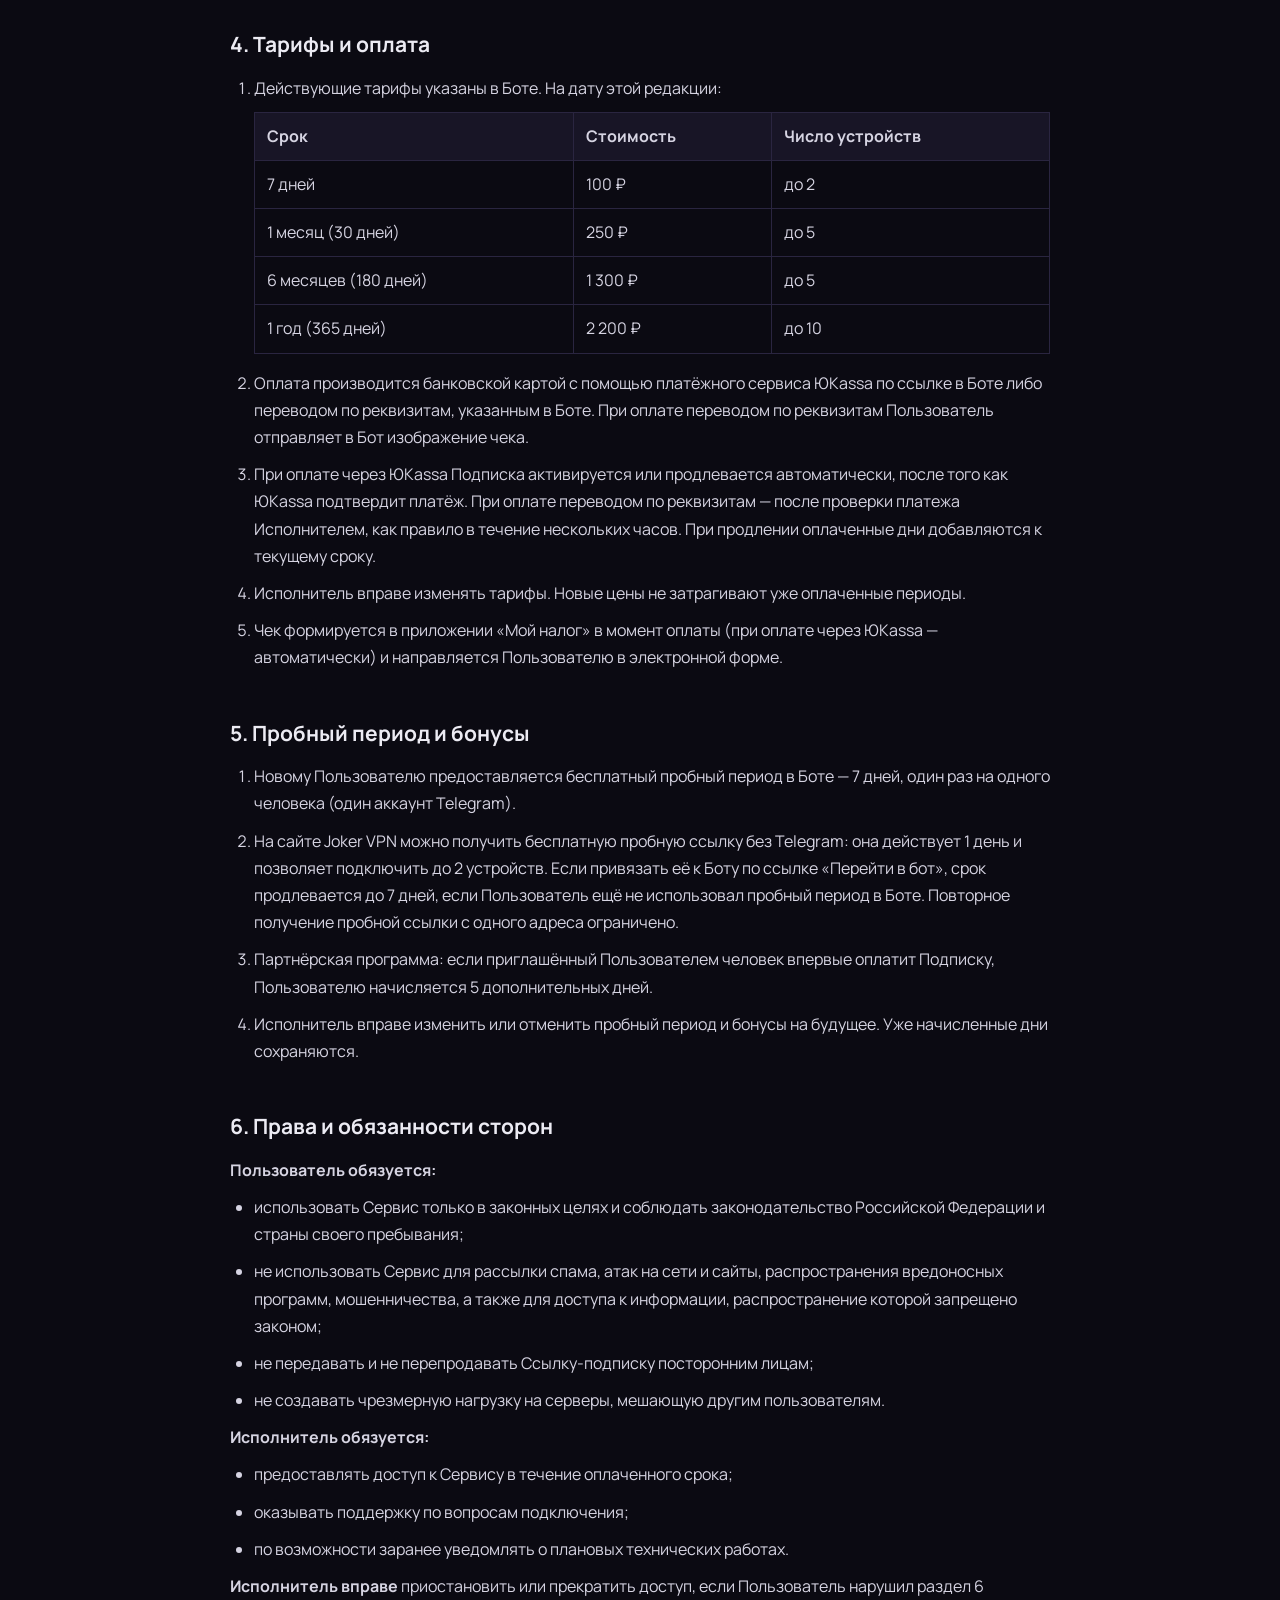
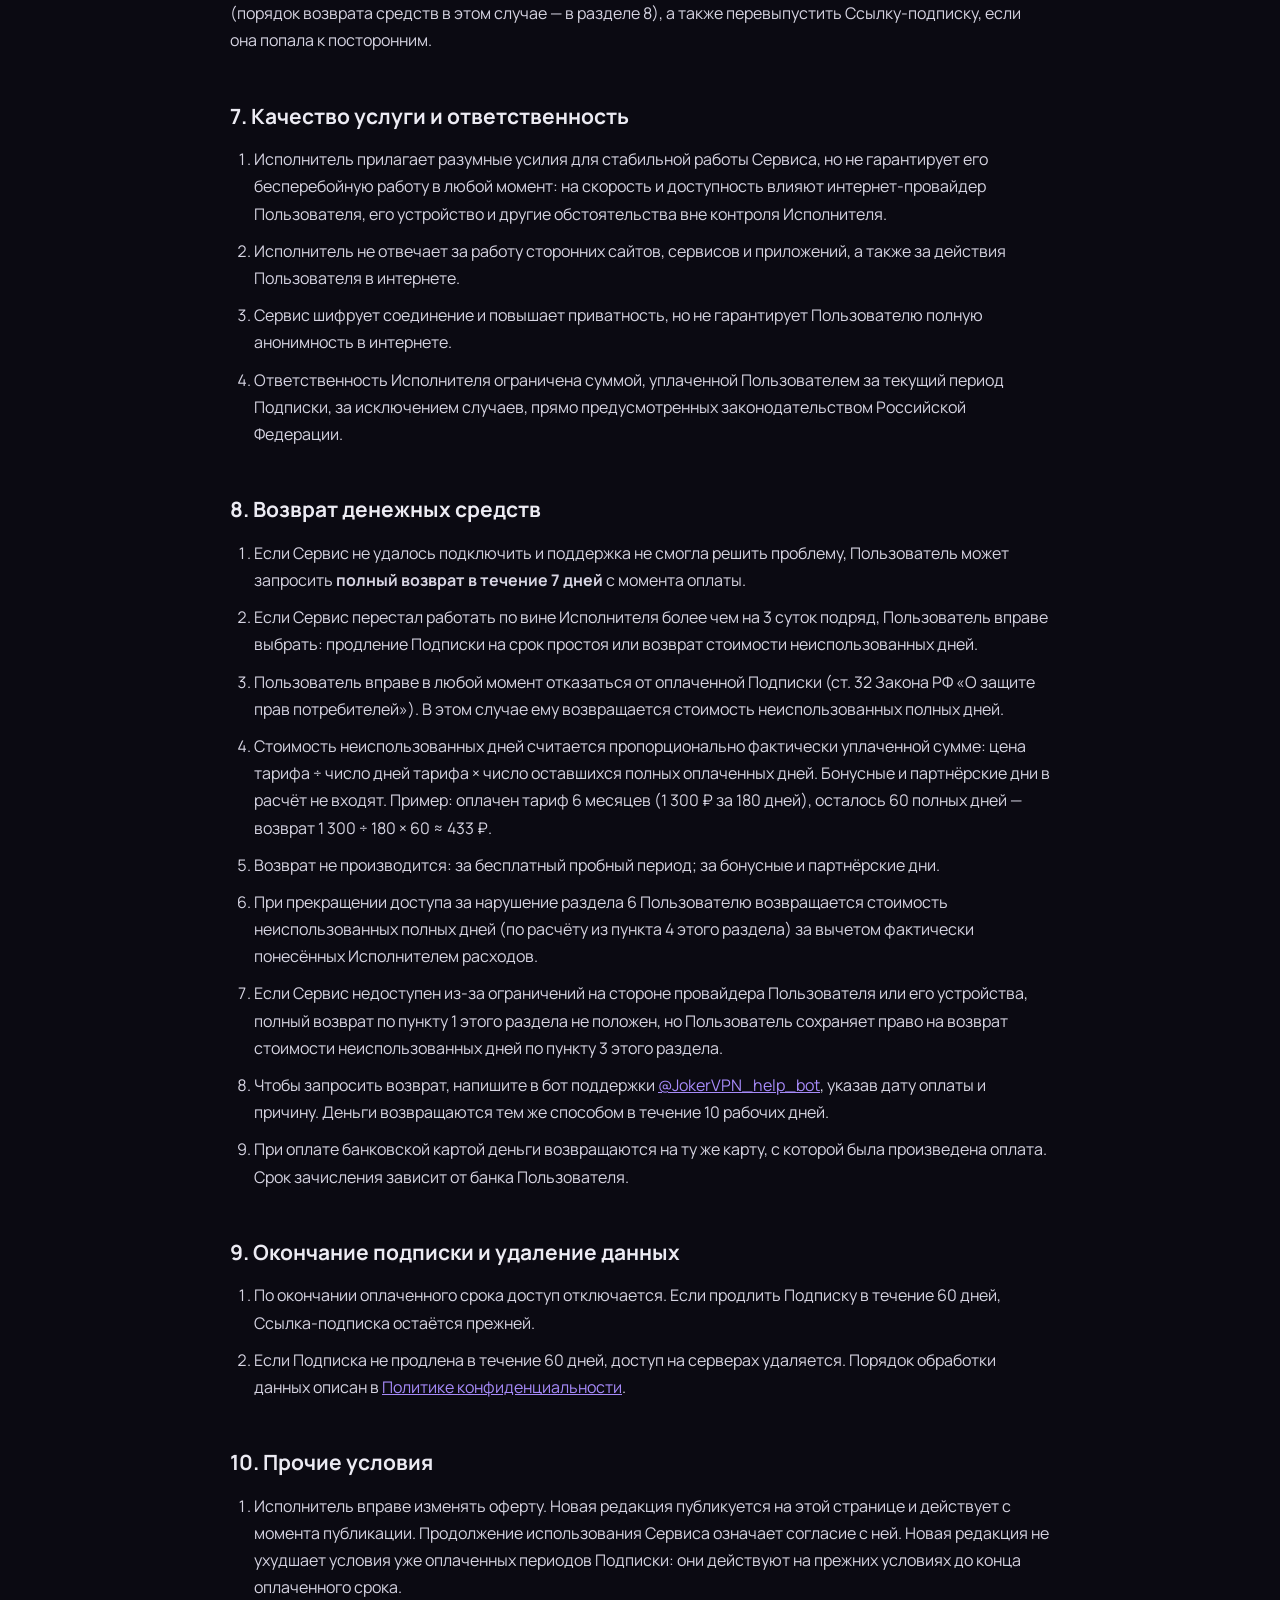
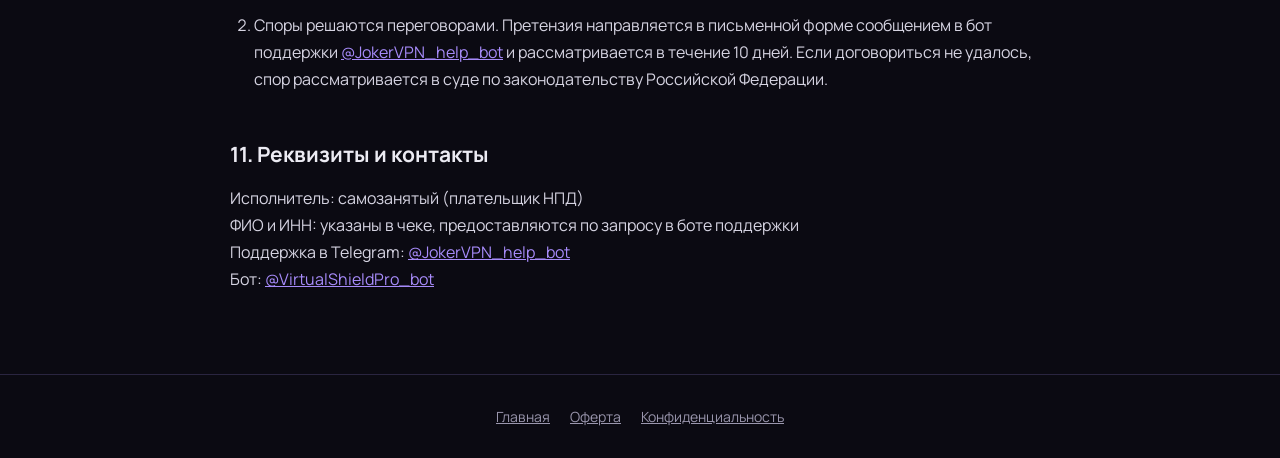
==== commit e70413f7: "Новый логотип: значок вкладки, иконка iPhone, логотип в шапке, превью ссылок favicon.svg и apple-tou" ====
--- a/offer.html
+++ b/offer.html
@@ -5,7 +5,17 @@
 <meta name="viewport" content="width=device-width, initial-scale=1">
 <title>Публичная оферта — Joker VPN</title>
 <meta name="description" content="Публичная оферта и правила возврата Joker VPN.">
-<link rel="icon" href="data:image/svg+xml,%3Csvg xmlns='http://www.w3.org/2000/svg' viewBox='0 0 64 64'%3E%3Crect width='64' height='64' rx='14' fill='%237c3aed'/%3E%3Ctext x='32' y='45' font-size='36' text-anchor='middle' fill='%23a3e635' font-family='Arial' font-weight='bold'%3EJ%3C/text%3E%3C/svg%3E">
+<link rel="icon" type="image/svg+xml" href="favicon.svg">
+<link rel="apple-touch-icon" href="apple-touch-icon.png">
+<meta property="og:type" content="website">
+<meta property="og:site_name" content="Joker VPN">
+<meta property="og:title" content="Публичная оферта — Joker VPN">
+<meta property="og:description" content="Публичная оферта и правила возврата Joker VPN.">
+<meta property="og:url" content="https://joker-kvn.club/offer.html">
+<meta property="og:image" content="https://joker-kvn.club/logo-512-transparent.png">
+<meta property="og:image:width" content="512">
+<meta property="og:image:height" content="512">
+<meta property="og:locale" content="ru_RU">
 <link href="https://fonts.googleapis.com/css2?family=Manrope:wght@400;700;800&display=swap" rel="stylesheet">
 <style>
 /* Общий стиль страниц с документами (оферта, политика) */
@@ -34,10 +44,11 @@
 footer a{color:var(--muted);margin:0 10px}
 @media (max-width:480px){main{padding:36px 16px 60px}.nav{padding:0 16px}td,th{padding:8px}}
 /* Оплата через ЮKassa: включить — добавить class="yookassa" к тегу body */ .pay-yk{display:none} body.yookassa .pay-yk{display:revert} body.yookassa .pay-manual{display:none}
+  .logo-img{width:40px;height:40px;flex:none;display:block}
 </style>
 </head>
 <body class="yookassa">
-<header><div class="nav"><a href="index.html" class="logo"><div class="logo-mark">J</div>Joker VPN</a><a href="index.html" class="back">← На главную</a></div></header>
+<header><div class="nav"><a href="index.html" class="logo"><img class="logo-img" src="logo.svg" alt="" width="40" height="40">Joker VPN</a><a href="index.html" class="back">← На главную</a></div></header>
 
 <main>
 <h1>Публичная оферта</h1>
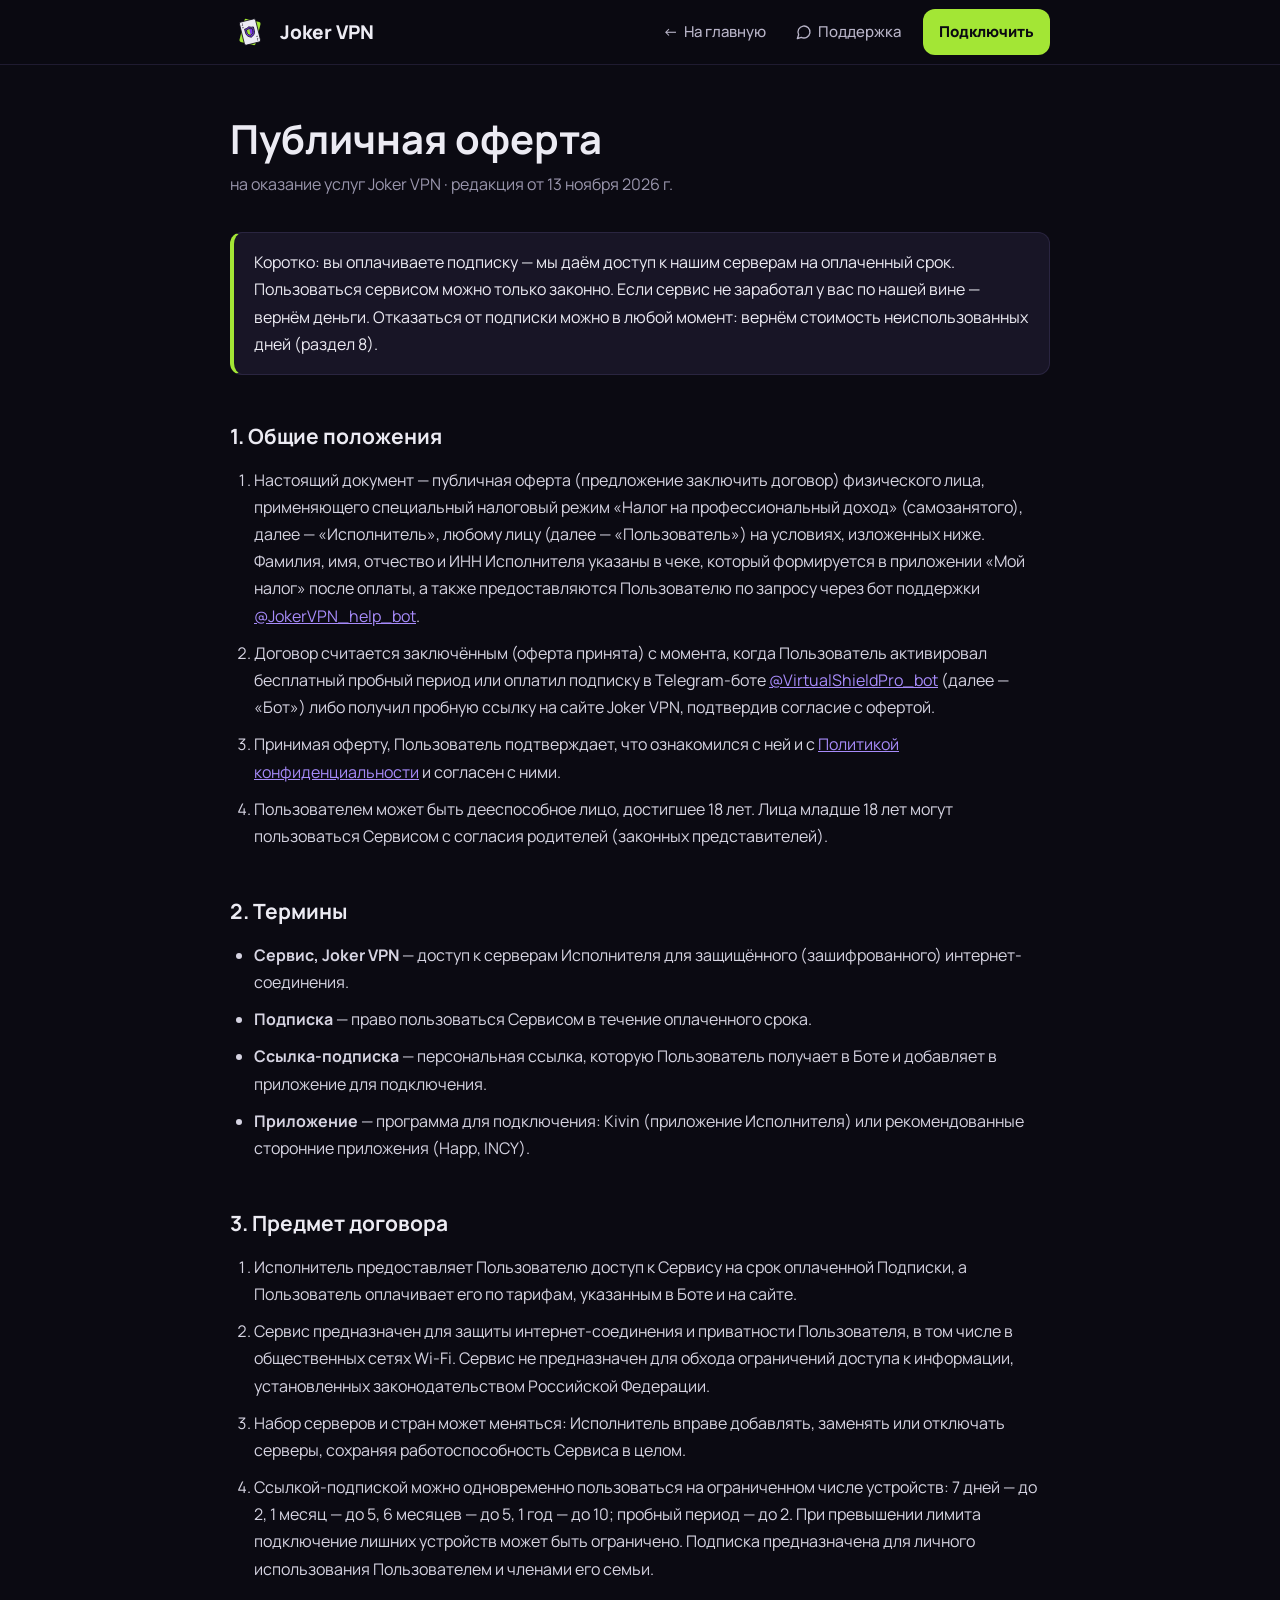
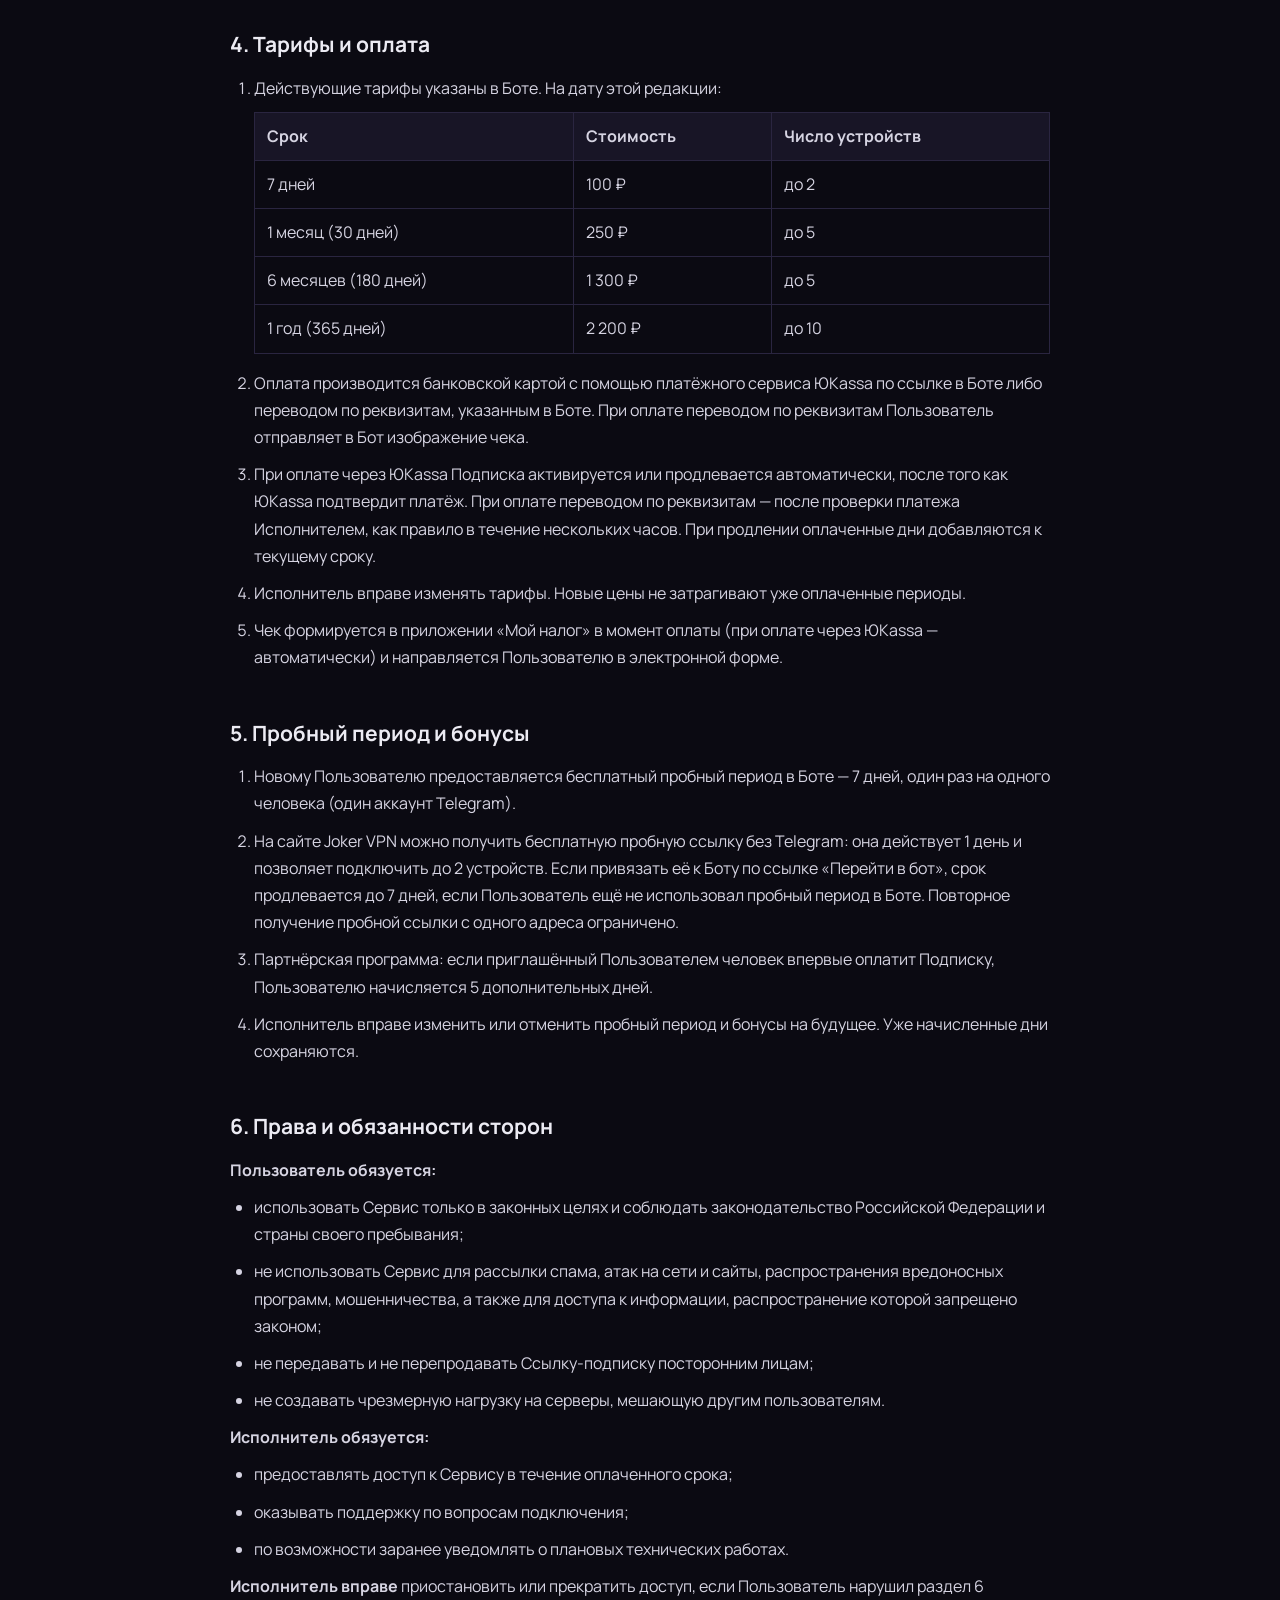
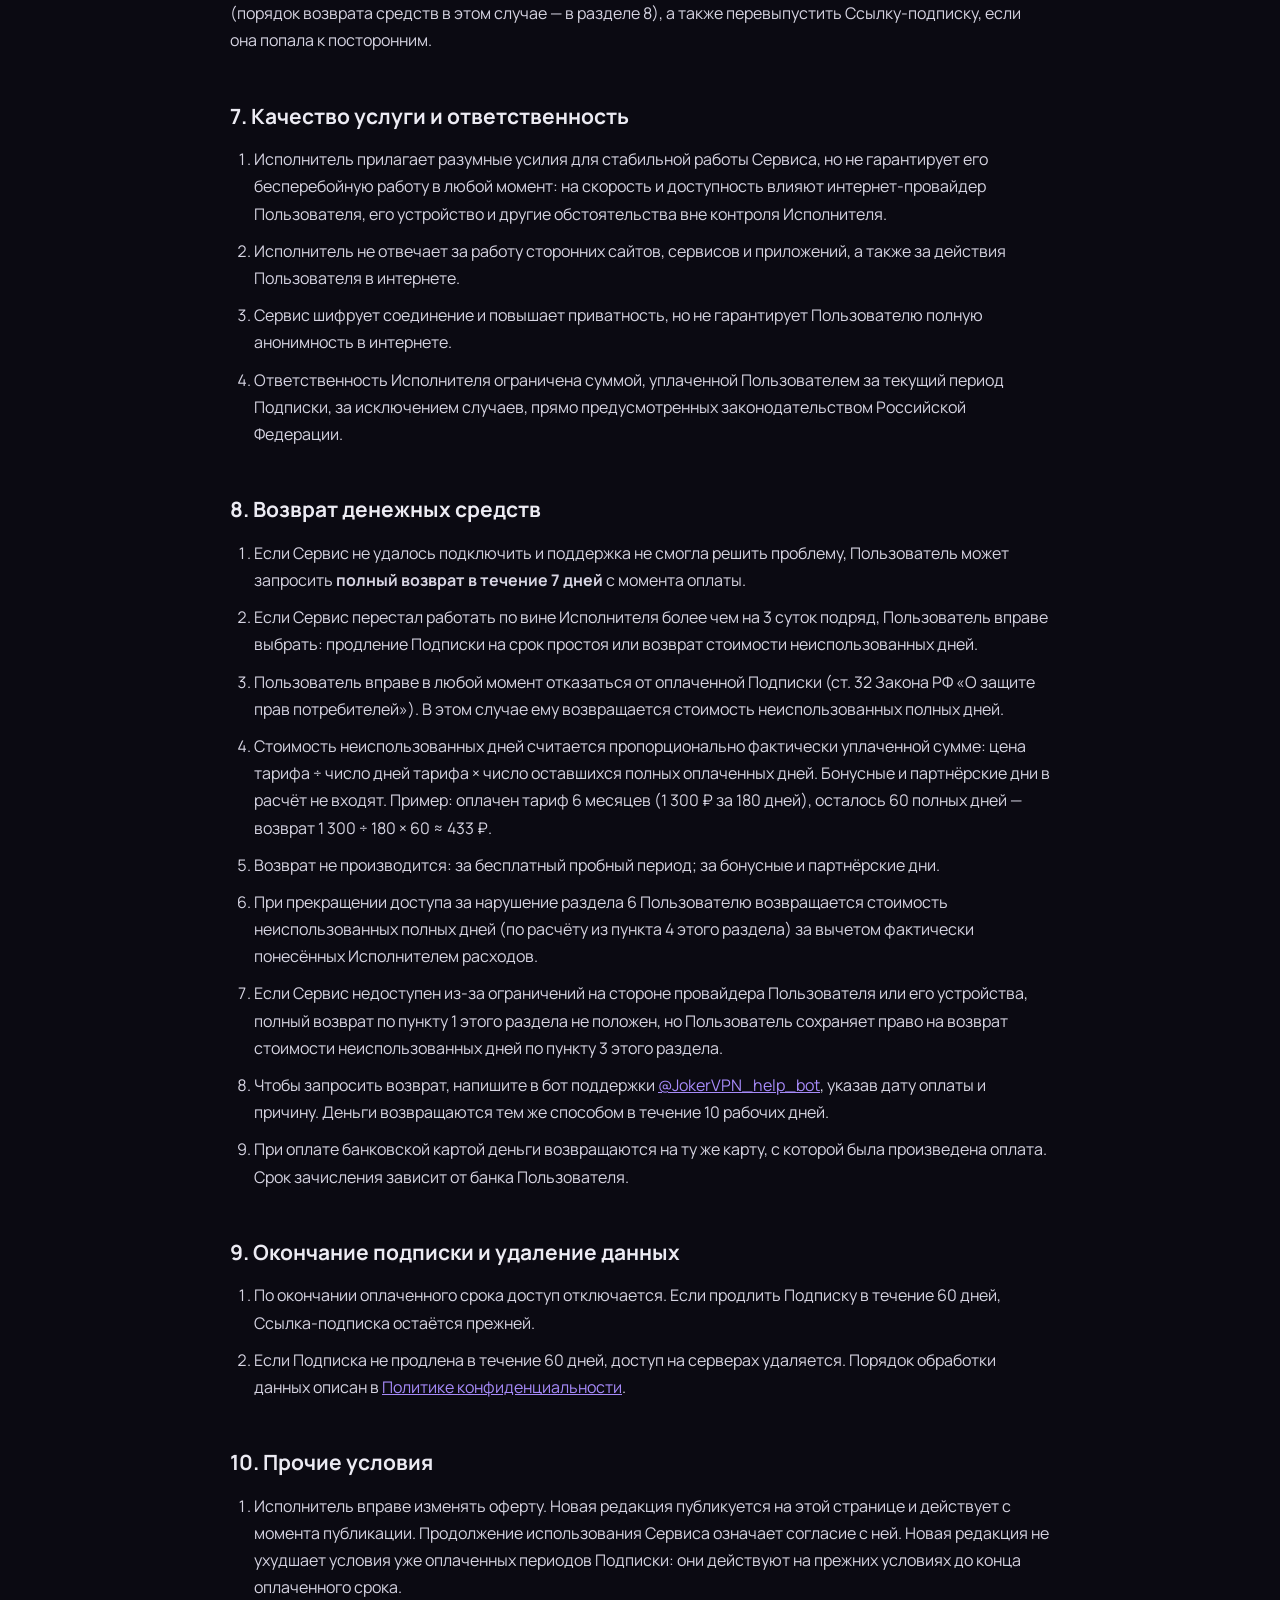
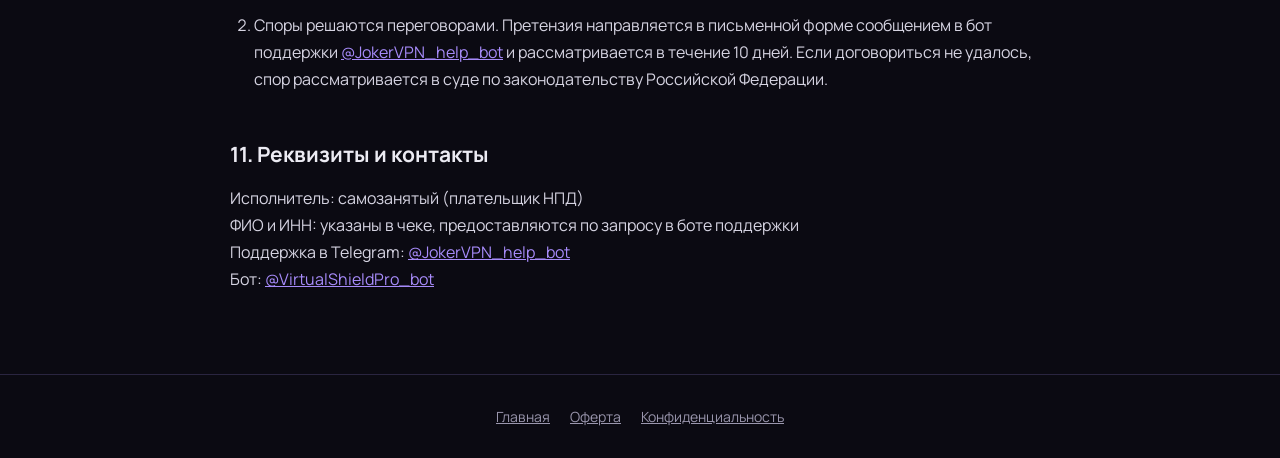
==== commit 805030b4: "Главная по макетам: меню и первый экран, «Почему Joker VPN», 3 шага, тарифы, блок приложений Меню с " ====
--- a/offer.html
+++ b/offer.html
@@ -23,12 +23,21 @@
 *{box-sizing:border-box;margin:0;padding:0}
 body{font-family:Manrope,system-ui,-apple-system,Segoe UI,Roboto,sans-serif;background:var(--bg);color:var(--text);line-height:1.7}
 a{color:var(--violet2)}
-header{border-bottom:1px solid var(--line);background:rgba(11,10,18,.9)}
+header{position:sticky;top:0;z-index:50;background:rgba(11,10,18,.75);-webkit-backdrop-filter:blur(12px);backdrop-filter:blur(12px);border-bottom:1px solid #1f1b30}
 .nav{max-width:860px;margin:0 auto;padding:0 20px;height:64px;display:flex;align-items:center;justify-content:space-between}
 .logo{display:flex;align-items:center;gap:10px;font-weight:800;font-size:19px;color:var(--text);text-decoration:none}
 .logo-mark{width:34px;height:34px;border-radius:10px;background:var(--violet);display:grid;place-items:center;color:var(--lime)}
-.back{color:var(--muted);text-decoration:none;font-size:15px}
-.back:hover{color:var(--text)}
+.dnav{display:flex;align-items:center;gap:6px}
+.dnav a{color:#b9b5c9;text-decoration:none;font-size:15px;font-weight:500;padding:9px 12px;border-radius:10px;display:flex;align-items:center;gap:6px}
+.dnav a:hover{color:var(--text)}
+.dnav svg{width:16px;height:16px;fill:none;stroke:currentColor;stroke-width:2;stroke-linejoin:round}
+.dnav .cta{background:var(--lime);color:#0b0a12;font-weight:800;padding:10px 16px;border-radius:12px;margin-left:4px}
+.dnav .cta:hover{color:#0b0a12}
+@media (max-width:560px){.dnav .lbl{display:none}.dnav a{padding:9px 8px}}
+h1{overflow-wrap:break-word;hyphens:auto}
+footer{display:flex;flex-wrap:wrap;justify-content:center;gap:6px 0}
+@media (max-width:340px){.logo{font-size:0;gap:0}}
+@media (max-width:380px){.logo{font-size:17px;gap:8px}.nav{padding:0 12px}.dnav{gap:2px}.dnav a{padding:8px 6px}.dnav .cta{padding:9px 10px;font-size:14px}table{font-size:13px}td,th{padding:6px}}
 main{max-width:860px;margin:0 auto;padding:50px 20px 70px}
 h1{font-size:clamp(28px,5vw,40px);line-height:1.2;margin-bottom:8px}
 .date{color:var(--muted);margin-bottom:34px}
@@ -48,7 +57,7 @@
 </style>
 </head>
 <body class="yookassa">
-<header><div class="nav"><a href="index.html" class="logo"><img class="logo-img" src="logo.svg" alt="" width="40" height="40">Joker VPN</a><a href="index.html" class="back">← На главную</a></div></header>
+<header><div class="nav"><a href="index.html" class="logo"><img class="logo-img" src="logo.svg" alt="" width="40" height="40">Joker VPN</a><nav class="dnav"><a href="index.html">← <span class="lbl">На главную</span></a><a href="https://t.me/JokerVPN_help_bot" target="_blank" rel="noopener" aria-label="Поддержка"><svg viewBox="0 0 24 24" aria-hidden="true"><path d="M7.9 20A9 9 0 1 0 4 16.1L2 22z"/></svg><span class="lbl">Поддержка</span></a><a class="cta" href="https://t.me/VirtualShieldPro_bot" target="_blank" rel="noopener">Подключить</a></nav></div></header>
 
 <main>
 <h1>Публичная оферта</h1>
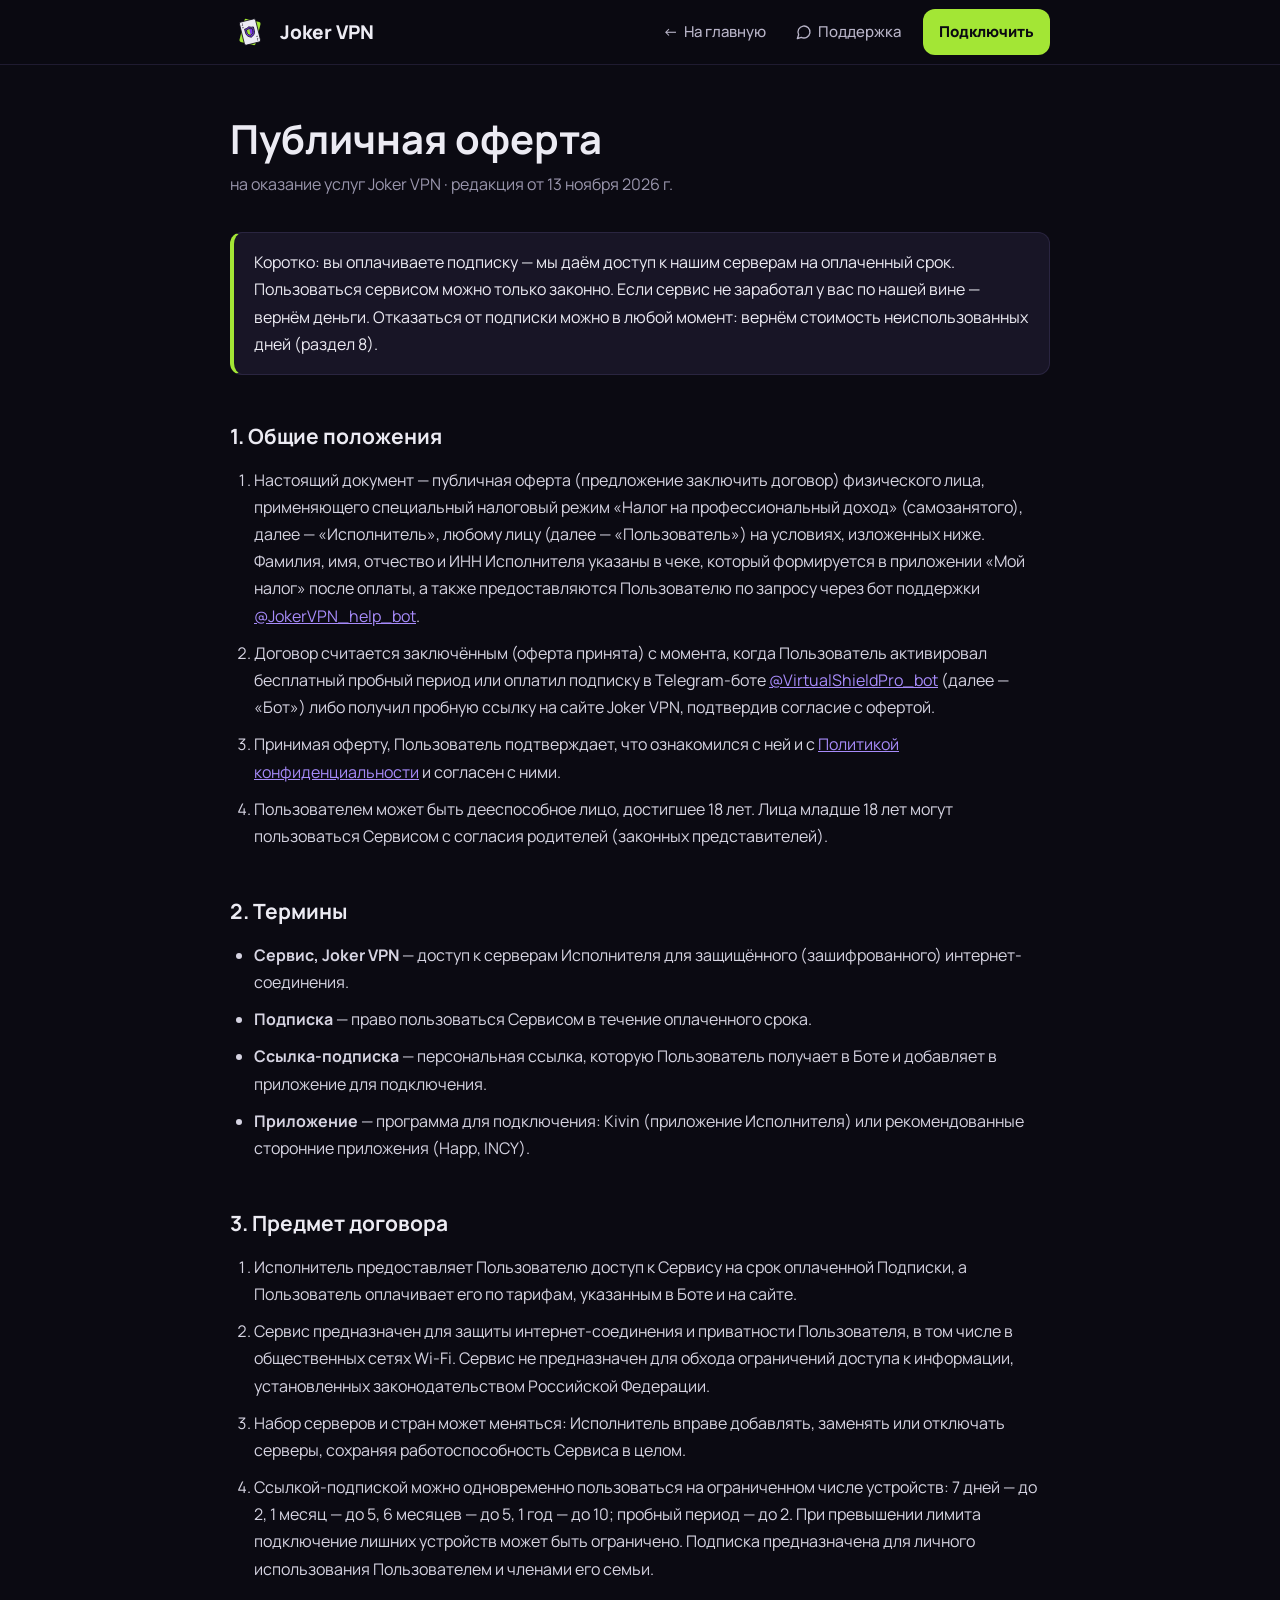
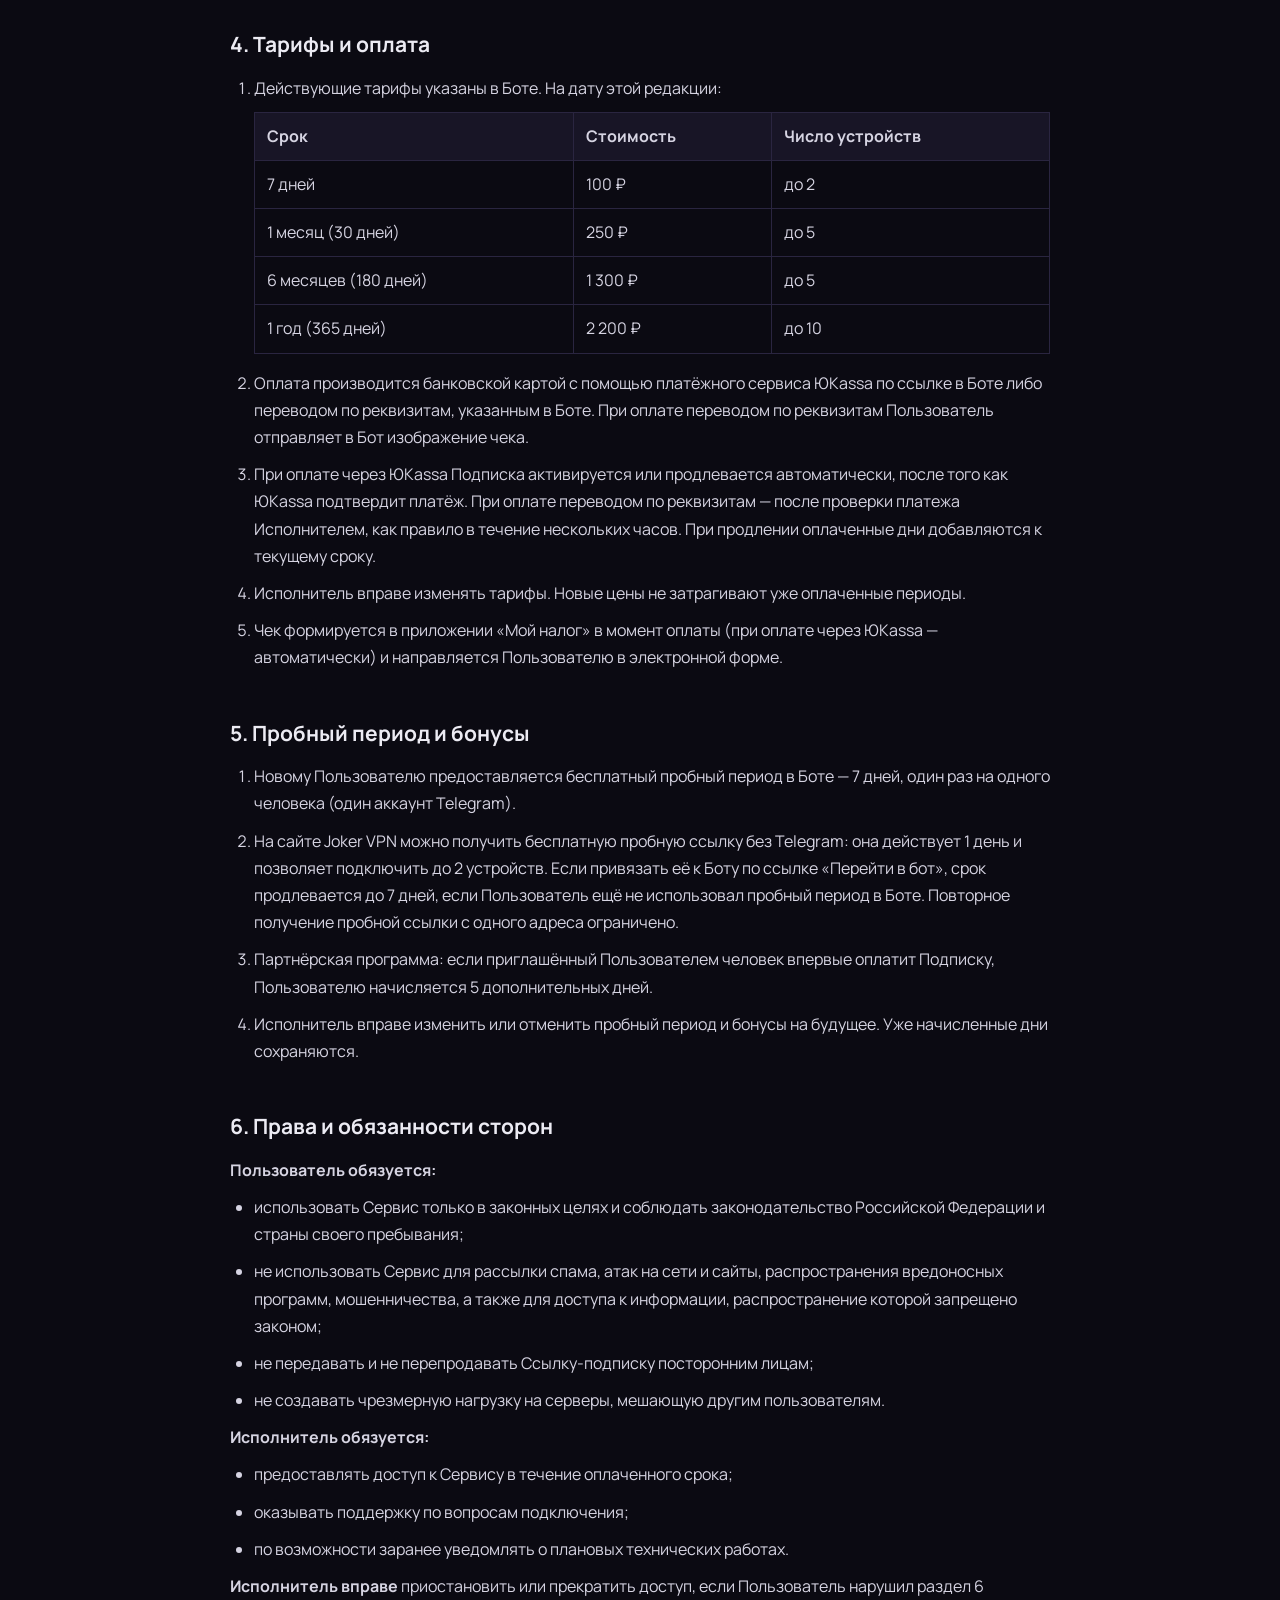
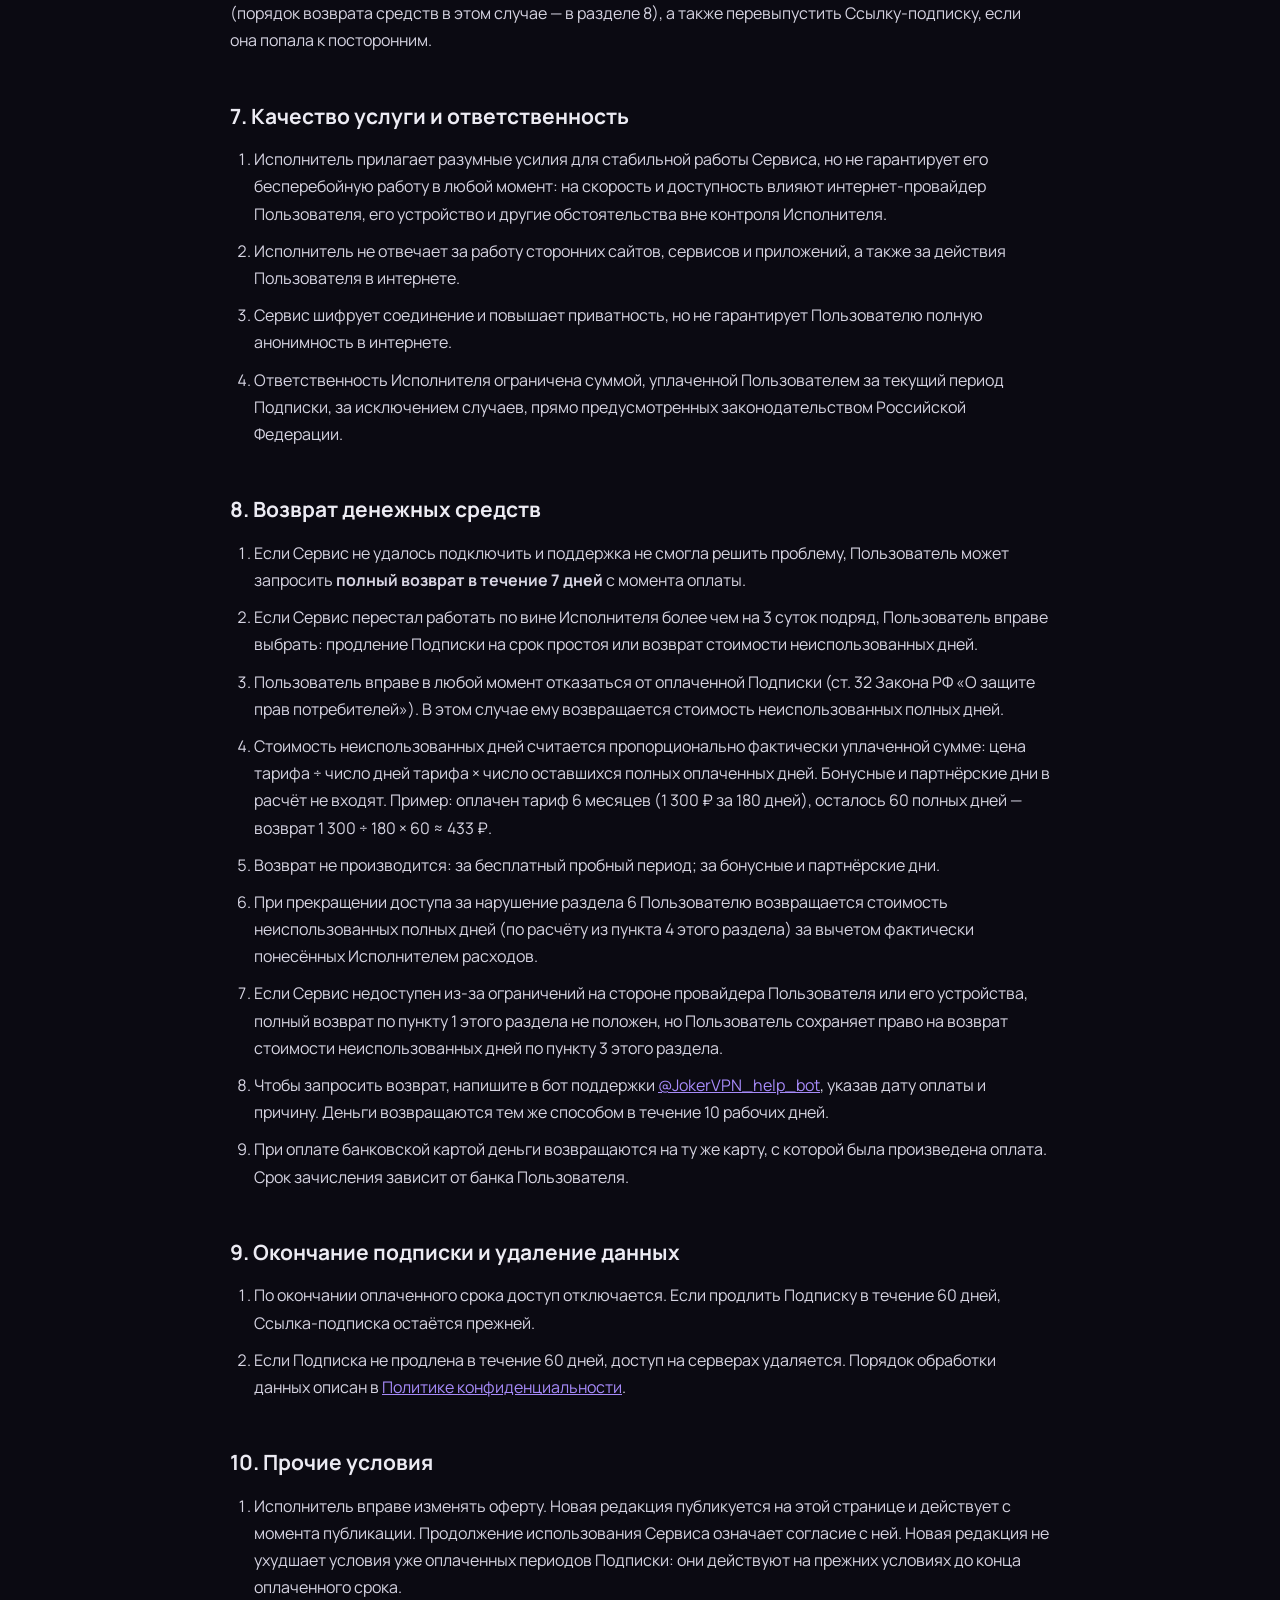
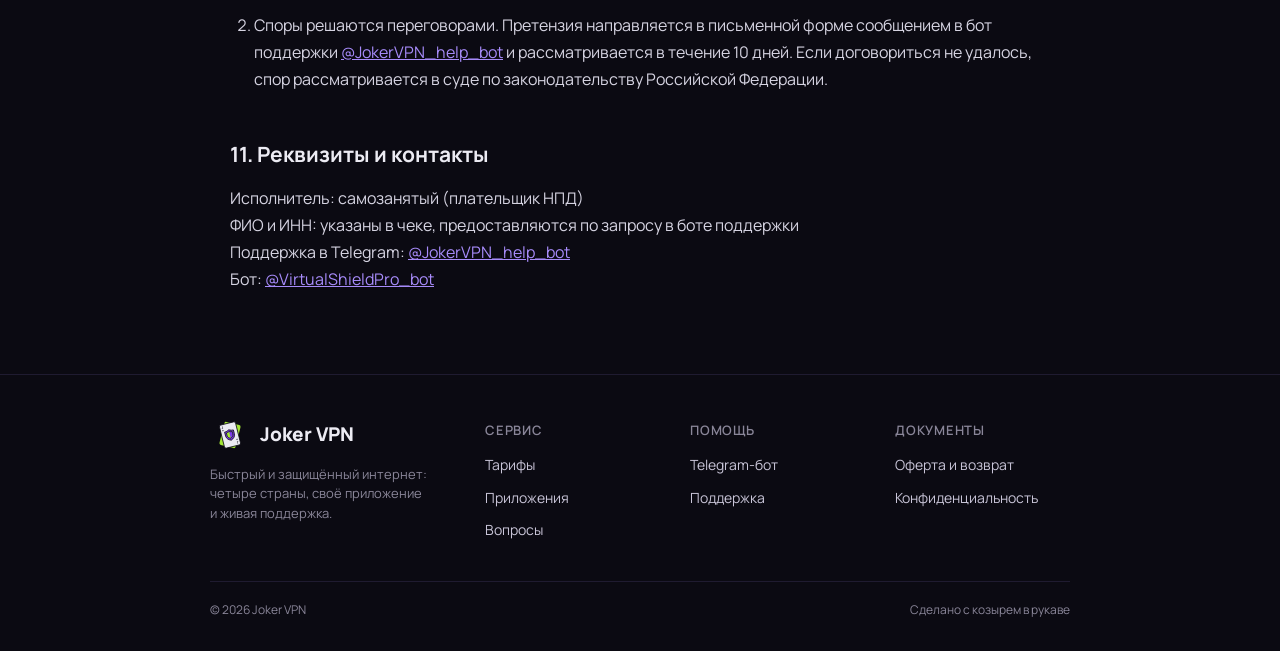
==== commit b8a988c7: "Низ сайта по макету: вопросы в две колонки, финальный блок, новый подвал FAQ с карточкой поддержки и" ====
--- a/offer.html
+++ b/offer.html
@@ -35,7 +35,6 @@
 .dnav .cta:hover{color:#0b0a12}
 @media (max-width:560px){.dnav .lbl{display:none}.dnav a{padding:9px 8px}}
 h1{overflow-wrap:break-word;hyphens:auto}
-footer{display:flex;flex-wrap:wrap;justify-content:center;gap:6px 0}
 @media (max-width:340px){.logo{font-size:0;gap:0}}
 @media (max-width:380px){.logo{font-size:17px;gap:8px}.nav{padding:0 12px}.dnav{gap:2px}.dnav a{padding:8px 6px}.dnav .cta{padding:9px 10px;font-size:14px}table{font-size:13px}td,th{padding:6px}}
 main{max-width:860px;margin:0 auto;padding:50px 20px 70px}
@@ -49,8 +48,16 @@
 table{width:100%;border-collapse:collapse;margin:10px 0 16px}
 td,th{border:1px solid var(--line);padding:10px 12px;text-align:left;vertical-align:top}
 th{background:var(--card)}
-footer{border-top:1px solid var(--line);padding:30px 20px;text-align:center;color:var(--muted);font-size:14px}
-footer a{color:var(--muted);margin:0 10px}
+.site-foot{border-top:1px solid #1f1b30;padding:40px 20px 30px;color:var(--muted);font-size:14px}
+.sf-grid{max-width:860px;margin:0 auto;display:grid;grid-template-columns:1.4fr 1fr 1fr 1fr;gap:30px}
+.sf-brand .logo{font-size:19px}
+.sf-brand p{color:#8a8699;font-size:13px;margin-top:10px;line-height:1.5;max-width:260px}
+.sf-col h4{margin:4px 0 12px;font-size:13px;color:#8a8699;font-weight:600;letter-spacing:.06em;text-transform:uppercase}
+.sf-col a{display:block;color:#c9c5d8;font-size:14px;margin:0 0 9px;text-decoration:none}
+.sf-col a:hover{color:var(--text)}
+.sf-copy{grid-column:1/-1;border-top:1px solid #1f1b30;padding-top:18px;color:#8a8699;font-size:12px;display:flex;justify-content:space-between;gap:10px;flex-wrap:wrap}
+@media (max-width:760px){.sf-grid{grid-template-columns:1fr 1fr}.sf-brand{grid-column:1/-1}}
+@media (max-width:420px){.sf-grid{grid-template-columns:1fr}}
 @media (max-width:480px){main{padding:36px 16px 60px}.nav{padding:0 16px}td,th{padding:8px}}
 /* Оплата через ЮKassa: включить — добавить class="yookassa" к тегу body */ .pay-yk{display:none} body.yookassa .pay-yk{display:revert} body.yookassa .pay-manual{display:none}
   .logo-img{width:40px;height:40px;flex:none;display:block}
@@ -173,6 +180,17 @@
 Бот: <a href="https://t.me/VirtualShieldPro_bot">@VirtualShieldPro_bot</a></p>
 </main>
 
-<footer><a href="index.html">Главная</a><a href="offer.html">Оферта</a><a href="privacy.html">Конфиденциальность</a></footer>
+<footer class="site-foot">
+  <div class="sf-grid">
+    <div class="sf-brand">
+      <a href="index.html" class="logo"><img class="logo-img" src="logo.svg" alt="" width="40" height="40">Joker VPN</a>
+      <p>Быстрый и&nbsp;защищённый интернет: четыре страны, своё приложение и&nbsp;живая поддержка.</p>
+    </div>
+    <div class="sf-col"><h4>Сервис</h4><a href="index.html#pricing">Тарифы</a><a href="index.html#apps">Приложения</a><a href="index.html#faq">Вопросы</a></div>
+    <div class="sf-col"><h4>Помощь</h4><a href="https://t.me/VirtualShieldPro_bot" target="_blank" rel="noopener">Telegram-бот</a><a href="https://t.me/JokerVPN_help_bot" target="_blank" rel="noopener">Поддержка</a></div>
+    <div class="sf-col"><h4>Документы</h4><a href="offer.html">Оферта и возврат</a><a href="privacy.html">Конфиденциальность</a></div>
+    <div class="sf-copy"><span>© 2026 Joker VPN</span><span>Сделано с&nbsp;козырем в&nbsp;рукаве</span></div>
+  </div>
+</footer>
 </body>
 </html>
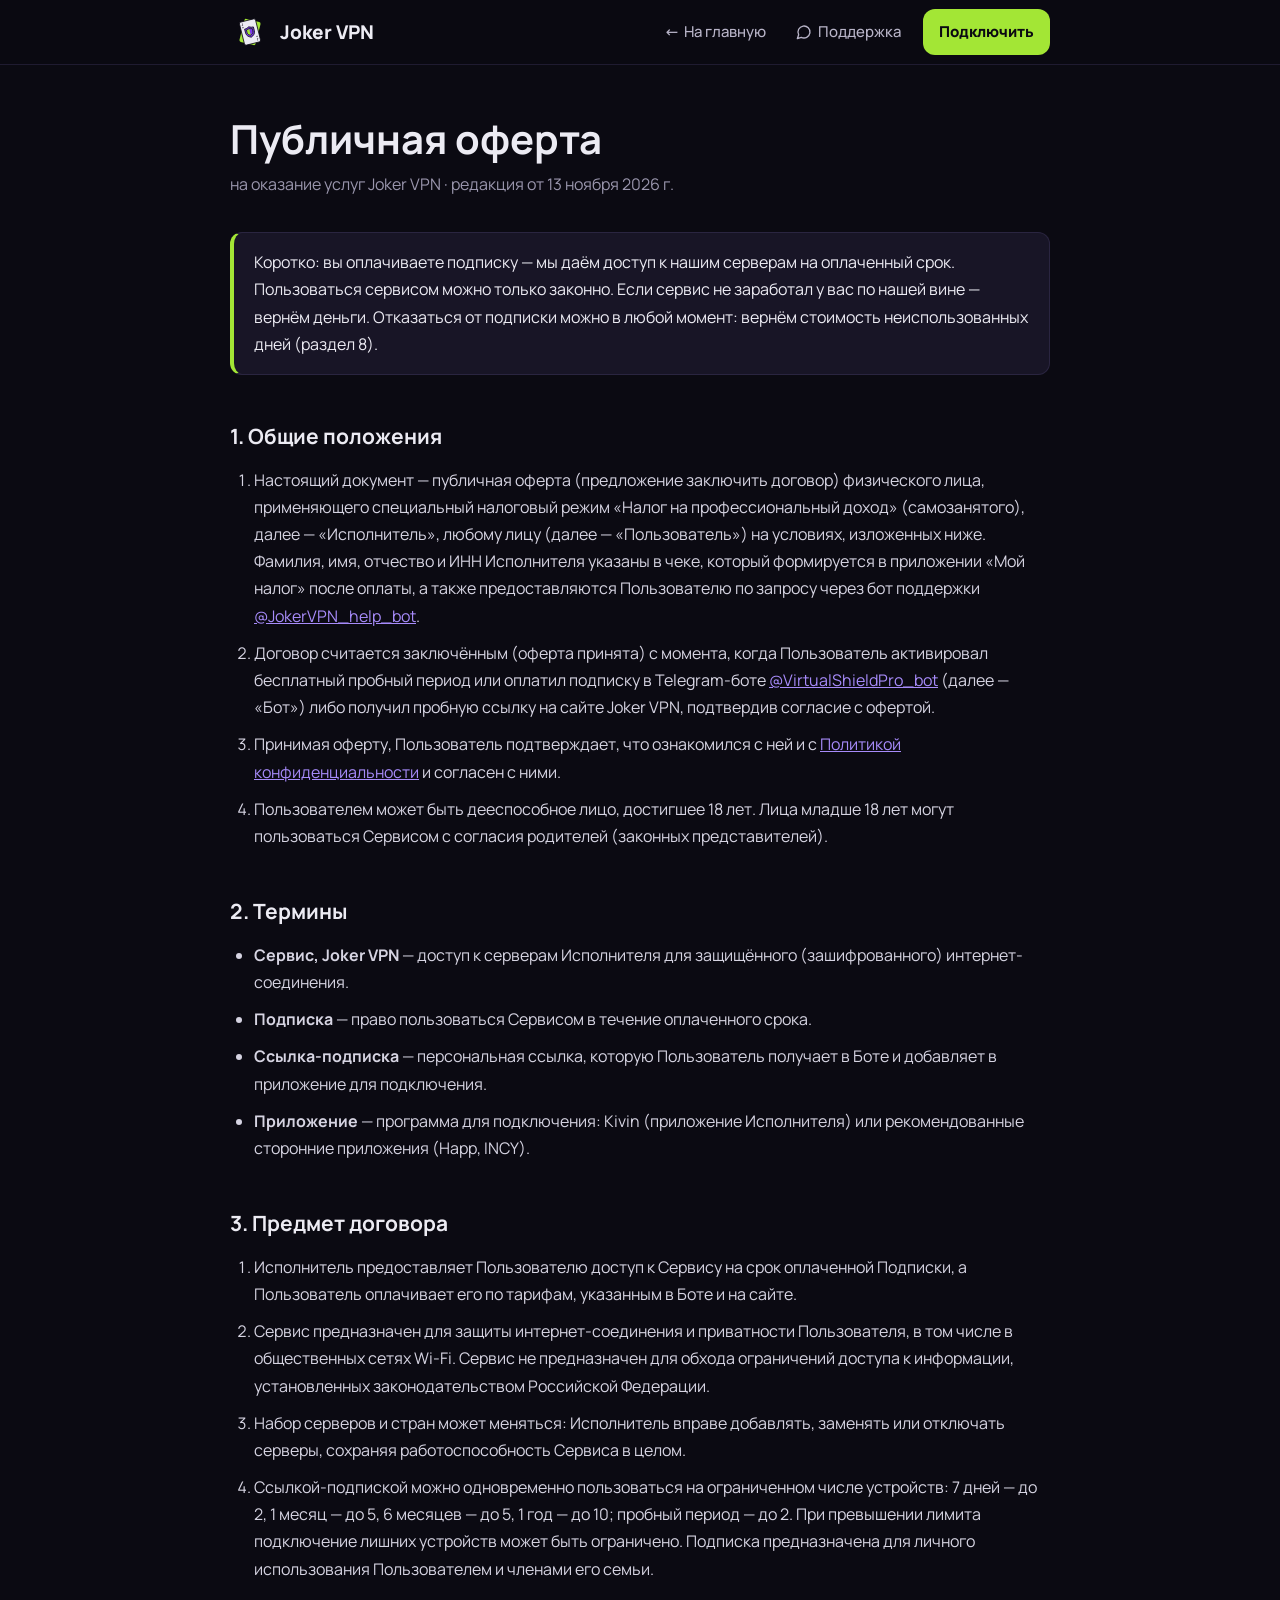
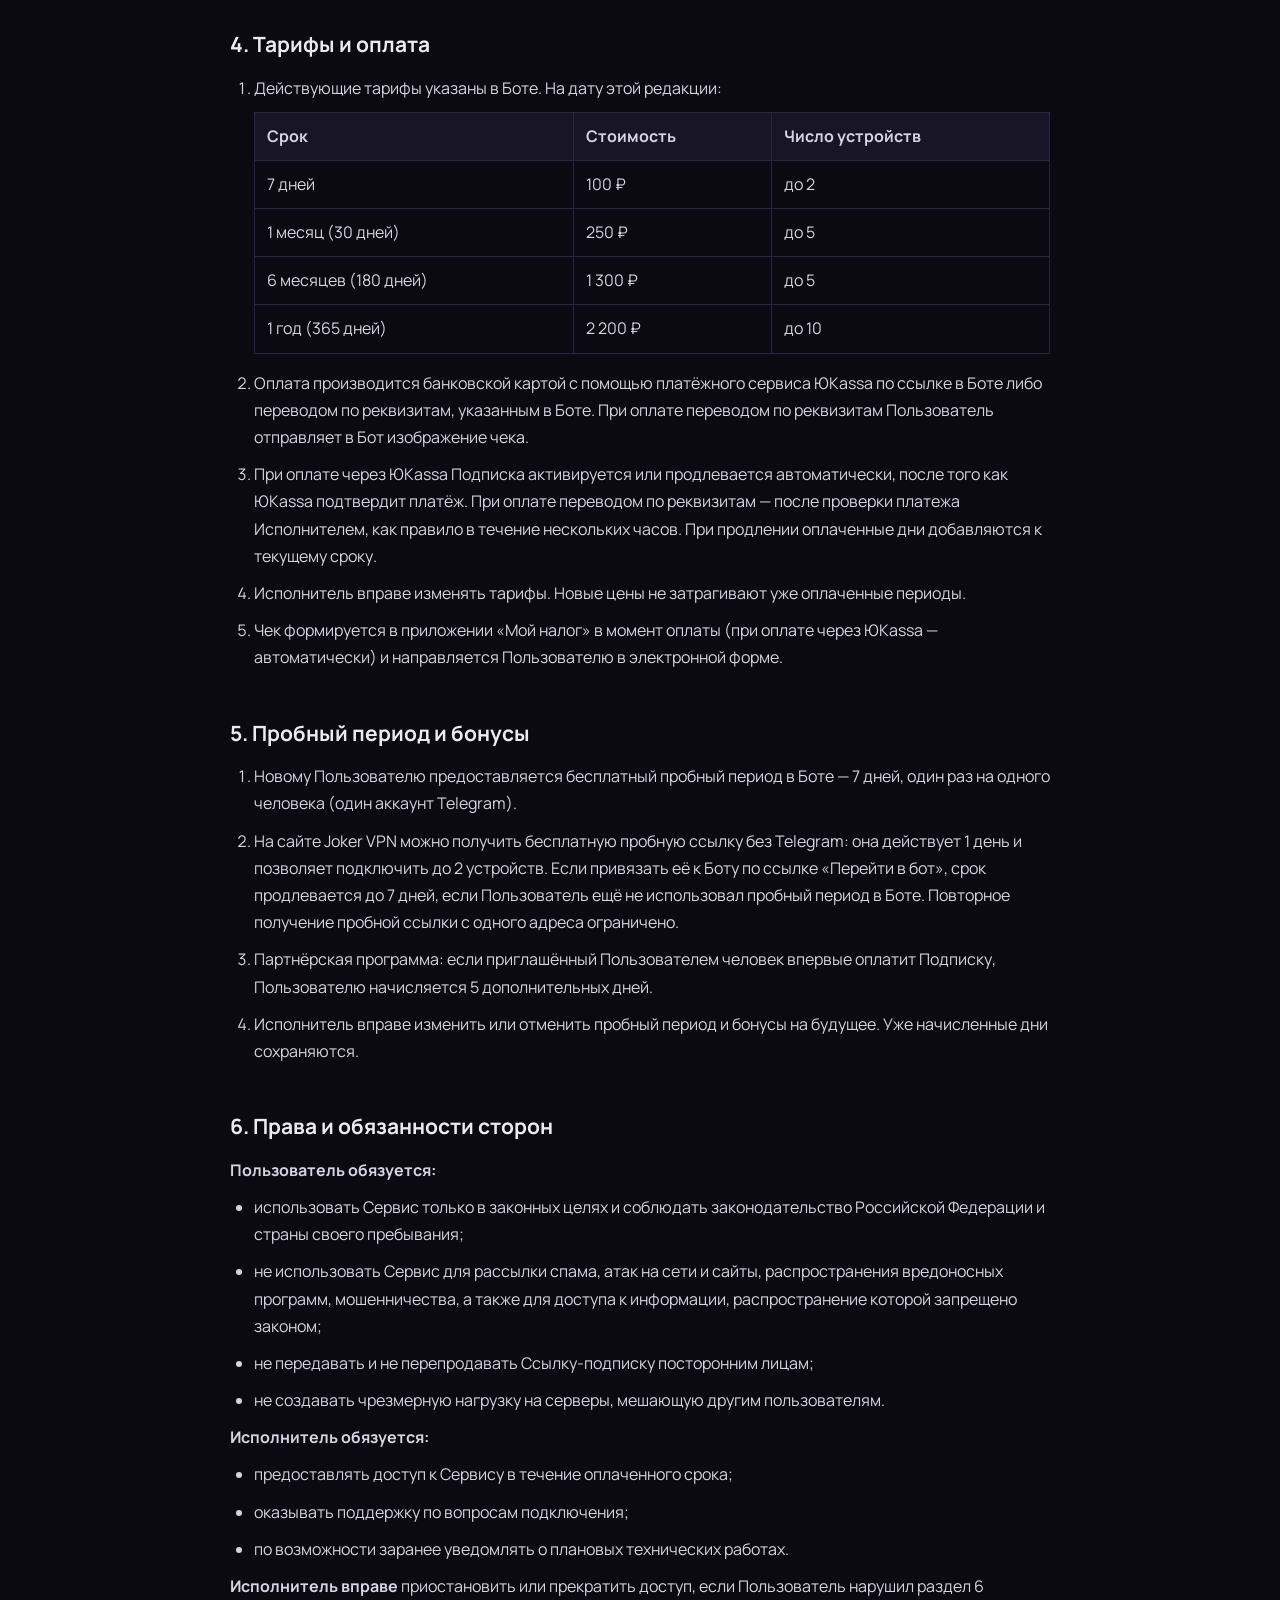
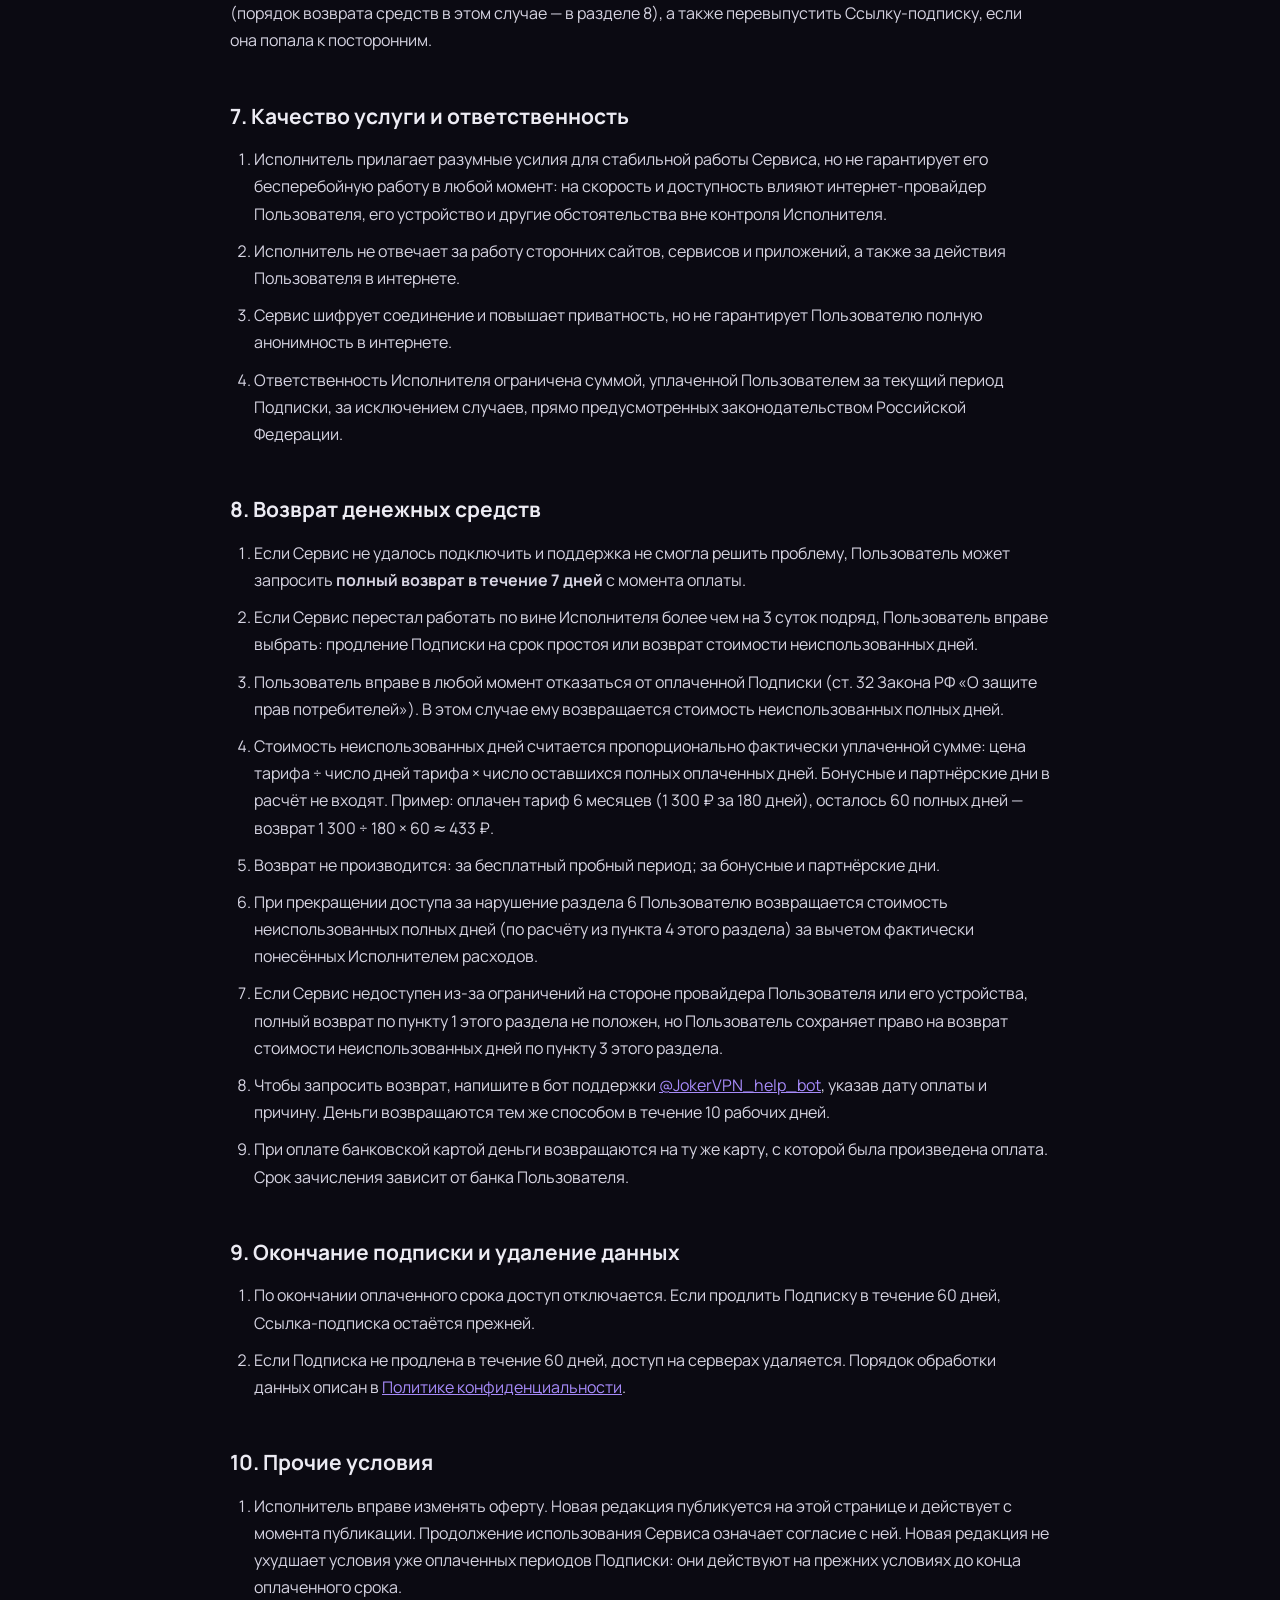
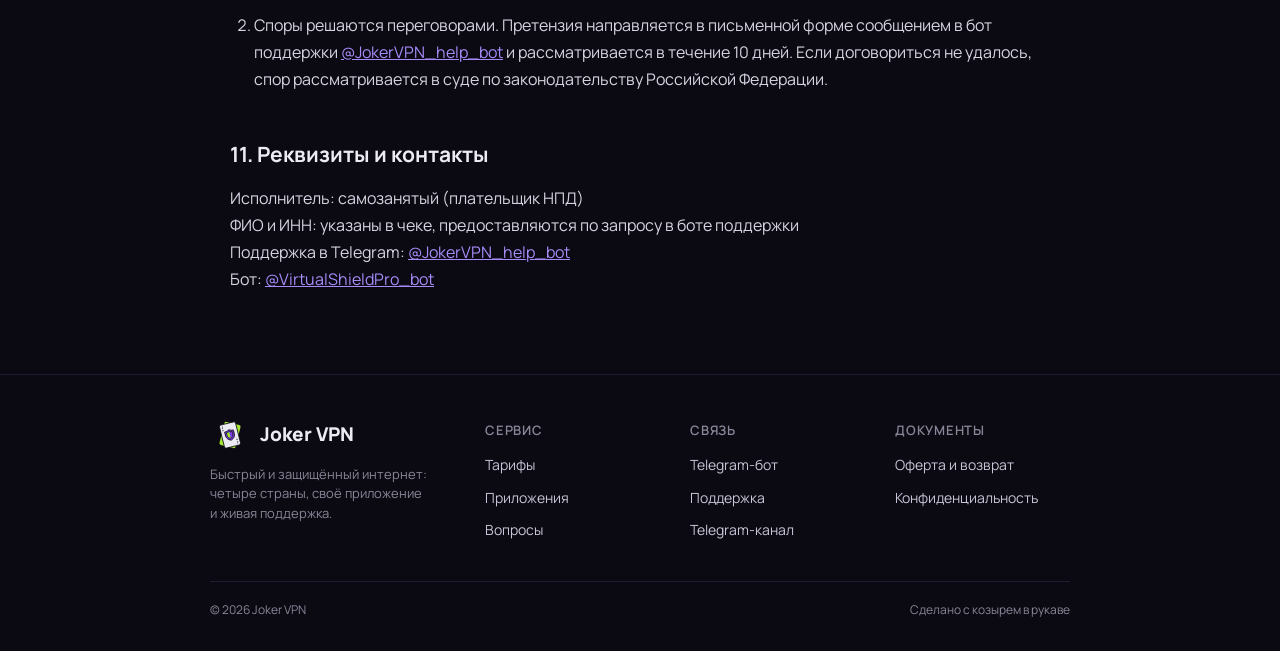
==== commit 41ccb837: "Telegram: сначала приложение, t.me запасной; свои шрифты и QR вместо Google/cdnjs; ссылка на канал" ====
--- a/offer.html
+++ b/offer.html
@@ -16,7 +16,8 @@
 <meta property="og:image:width" content="512">
 <meta property="og:image:height" content="512">
 <meta property="og:locale" content="ru_RU">
-<link href="https://fonts.googleapis.com/css2?family=Manrope:wght@400;700;800&display=swap" rel="stylesheet">
+<link rel="preload" href="fonts/manrope-cyrillic.woff2" as="font" type="font/woff2" crossorigin>
+<link rel="stylesheet" href="fonts/manrope.css">
 <style>
 /* Общий стиль страниц с документами (оферта, политика) */
 :root{--bg:#0b0a12;--card:#181526;--line:#2a2540;--text:#ecebf3;--muted:#9a96ad;--violet:#7c3aed;--violet2:#a78bfa;--lime:#a3e635}
@@ -25,7 +26,7 @@
 a{color:var(--violet2)}
 header{position:sticky;top:0;z-index:50;background:rgba(11,10,18,.75);-webkit-backdrop-filter:blur(12px);backdrop-filter:blur(12px);border-bottom:1px solid #1f1b30}
 .nav{max-width:860px;margin:0 auto;padding:0 20px;height:64px;display:flex;align-items:center;justify-content:space-between}
-.logo{display:flex;align-items:center;gap:10px;font-weight:800;font-size:19px;color:var(--text);text-decoration:none}
+.logo{display:flex;align-items:center;gap:10px;font-weight:800;font-size:19px;color:var(--text);text-decoration:none;white-space:nowrap}
 .logo-mark{width:34px;height:34px;border-radius:10px;background:var(--violet);display:grid;place-items:center;color:var(--lime)}
 .dnav{display:flex;align-items:center;gap:6px}
 .dnav a{color:#b9b5c9;text-decoration:none;font-size:15px;font-weight:500;padding:9px 12px;border-radius:10px;display:flex;align-items:center;gap:6px}
@@ -35,8 +36,7 @@
 .dnav .cta:hover{color:#0b0a12}
 @media (max-width:560px){.dnav .lbl{display:none}.dnav a{padding:9px 8px}}
 h1{overflow-wrap:break-word;hyphens:auto}
-@media (max-width:340px){.logo{font-size:0;gap:0}}
-@media (max-width:380px){.logo{font-size:17px;gap:8px}.nav{padding:0 12px}.dnav{gap:2px}.dnav a{padding:8px 6px}.dnav .cta{padding:9px 10px;font-size:14px}table{font-size:13px}td,th{padding:6px}}
+@media (max-width:380px){.logo{font-size:17px;gap:8px}.nav{padding:0 12px}.dnav{gap:2px}.dnav a{padding:8px 6px}.dnav .cta{padding:9px 10px;font-size:14px}.logo-img{width:34px;height:34px}table{font-size:13px}td,th{padding:6px}}
 main{max-width:860px;margin:0 auto;padding:50px 20px 70px}
 h1{font-size:clamp(28px,5vw,40px);line-height:1.2;margin-bottom:8px}
 .date{color:var(--muted);margin-bottom:34px}
@@ -61,6 +61,8 @@
 @media (max-width:480px){main{padding:36px 16px 60px}.nav{padding:0 16px}td,th{padding:8px}}
 /* Оплата через ЮKassa: включить — добавить class="yookassa" к тегу body */ .pay-yk{display:none} body.yookassa .pay-yk{display:revert} body.yookassa .pay-manual{display:none}
   .logo-img{width:40px;height:40px;flex:none;display:block}
+@media (max-width:380px){.logo-img{width:34px;height:34px}}
+@media (max-width:360px){.logo{font-size:16px;gap:6px}.logo-img{width:30px;height:30px}.dnav a:first-child{display:none}.dnav .cta{padding:8px 10px;font-size:13px}}
 </style>
 </head>
 <body class="yookassa">
@@ -187,10 +189,11 @@
       <p>Быстрый и&nbsp;защищённый интернет: четыре страны, своё приложение и&nbsp;живая поддержка.</p>
     </div>
     <div class="sf-col"><h4>Сервис</h4><a href="index.html#pricing">Тарифы</a><a href="index.html#apps">Приложения</a><a href="index.html#faq">Вопросы</a></div>
-    <div class="sf-col"><h4>Помощь</h4><a href="https://t.me/VirtualShieldPro_bot" target="_blank" rel="noopener">Telegram-бот</a><a href="https://t.me/JokerVPN_help_bot" target="_blank" rel="noopener">Поддержка</a></div>
+    <div class="sf-col"><h4>Связь</h4><a href="https://t.me/VirtualShieldPro_bot" target="_blank" rel="noopener">Telegram-бот</a><a href="https://t.me/JokerVPN_help_bot" target="_blank" rel="noopener">Поддержка</a><a href="https://t.me/+Ng77Bq1Twcc4Njg6" target="_blank" rel="noopener">Telegram-канал</a></div>
     <div class="sf-col"><h4>Документы</h4><a href="offer.html">Оферта и возврат</a><a href="privacy.html">Конфиденциальность</a></div>
     <div class="sf-copy"><span>© 2026 Joker VPN</span><span>Сделано с&nbsp;козырем в&nbsp;рукаве</span></div>
   </div>
 </footer>
+<script src="js/tg.js" defer></script>
 </body>
 </html>
--- a/fonts/manrope.css
+++ b/fonts/manrope.css
@@ -0,0 +1,4 @@
+/* Шрифт Manrope (переменный, толщины 400–800) — хранится на нашем сервере, без Google Fonts */
+@font-face{font-family:'Manrope';font-style:normal;font-weight:400 800;font-display:swap;src:url(manrope-cyrillic.woff2) format('woff2');unicode-range:U+0301,U+0400-045F,U+0490-0491,U+04B0-04B1,U+2116}
+@font-face{font-family:'Manrope';font-style:normal;font-weight:400 800;font-display:swap;src:url(manrope-latin-ext.woff2) format('woff2');unicode-range:U+0100-02BA,U+02BD-02C5,U+02C7-02CC,U+02CE-02D7,U+02DD-02FF,U+0304,U+0308,U+0329,U+1D00-1DBF,U+1E00-1E9F,U+1EF2-1EFF,U+2020,U+20A0-20AB,U+20AD-20C4,U+2113,U+2C60-2C7F,U+A720-A7FF}
+@font-face{font-family:'Manrope';font-style:normal;font-weight:400 800;font-display:swap;src:url(manrope-latin.woff2) format('woff2');unicode-range:U+0000-00FF,U+0131,U+0152-0153,U+02BB-02BC,U+02C6,U+02DA,U+02DC,U+0304,U+0308,U+0329,U+2000-206F,U+20AC,U+2122,U+2191,U+2193,U+2212,U+2215,U+FEFF,U+FFFD}
